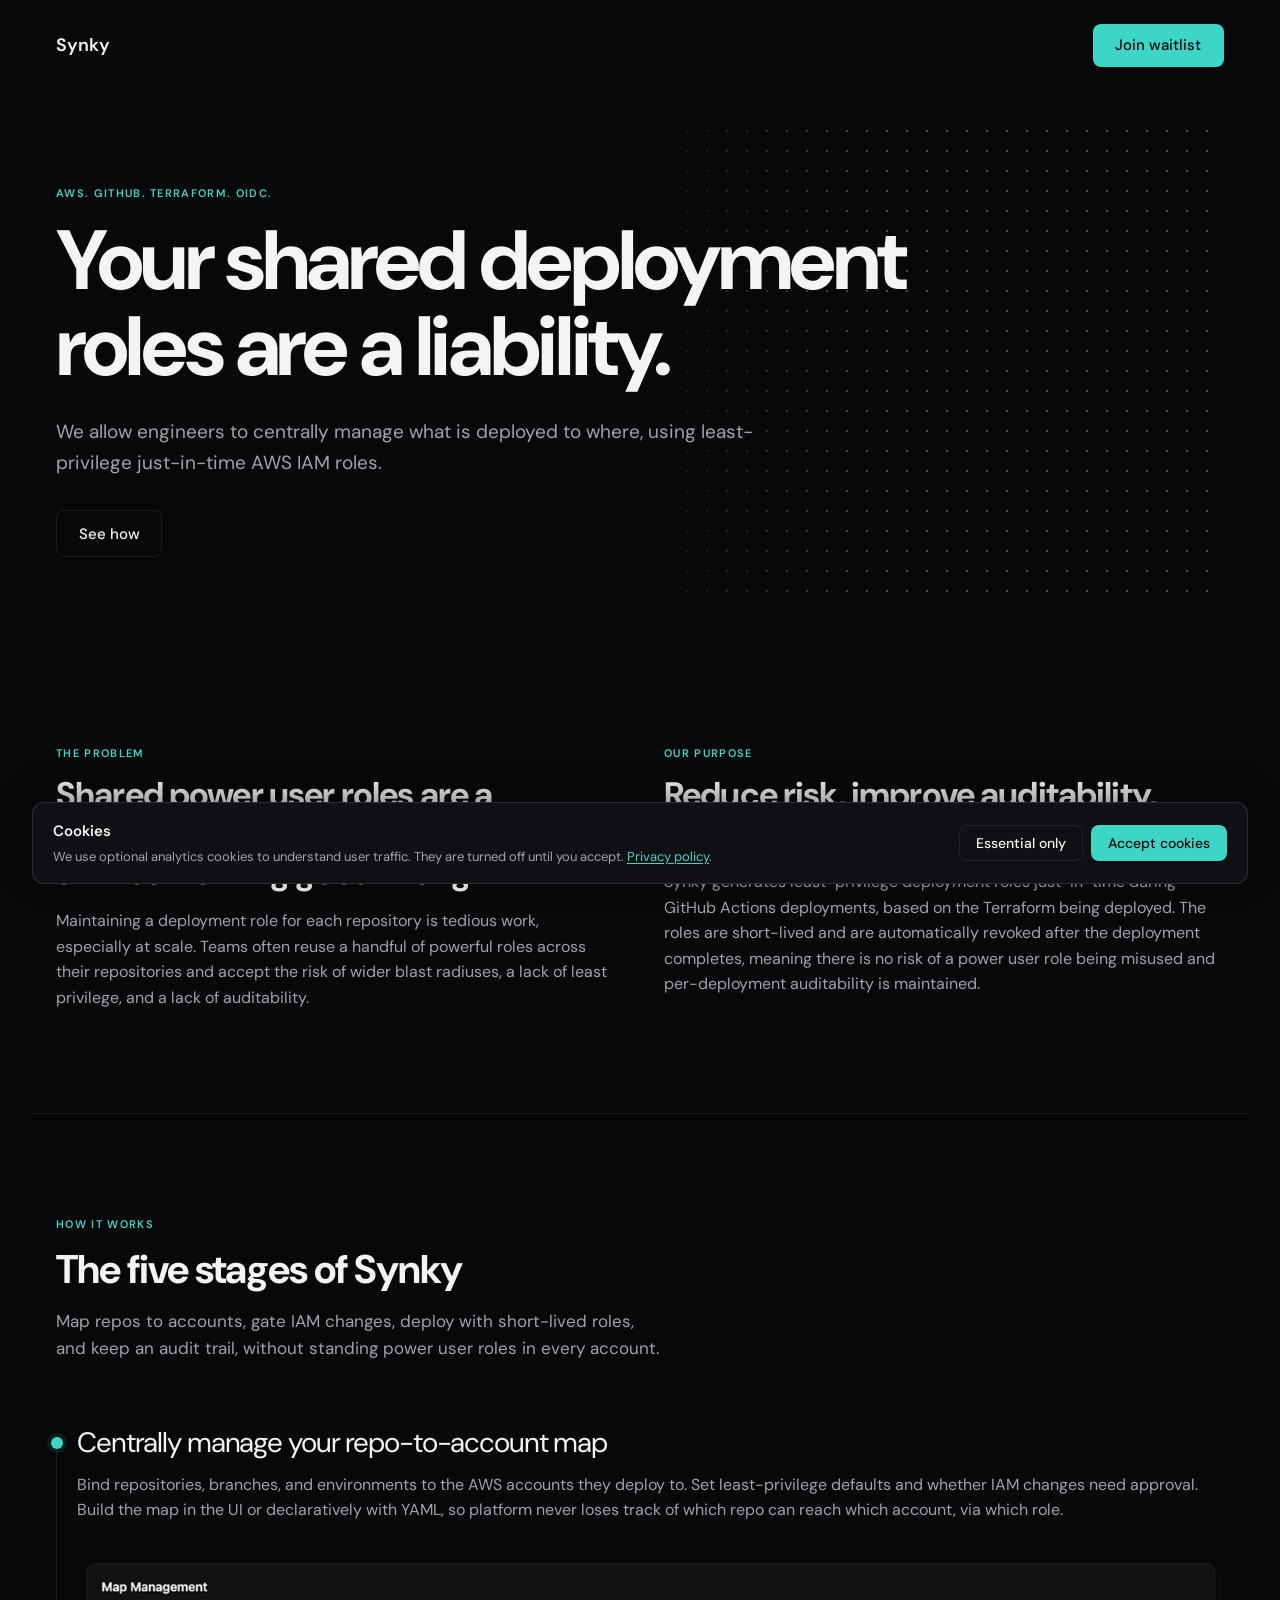
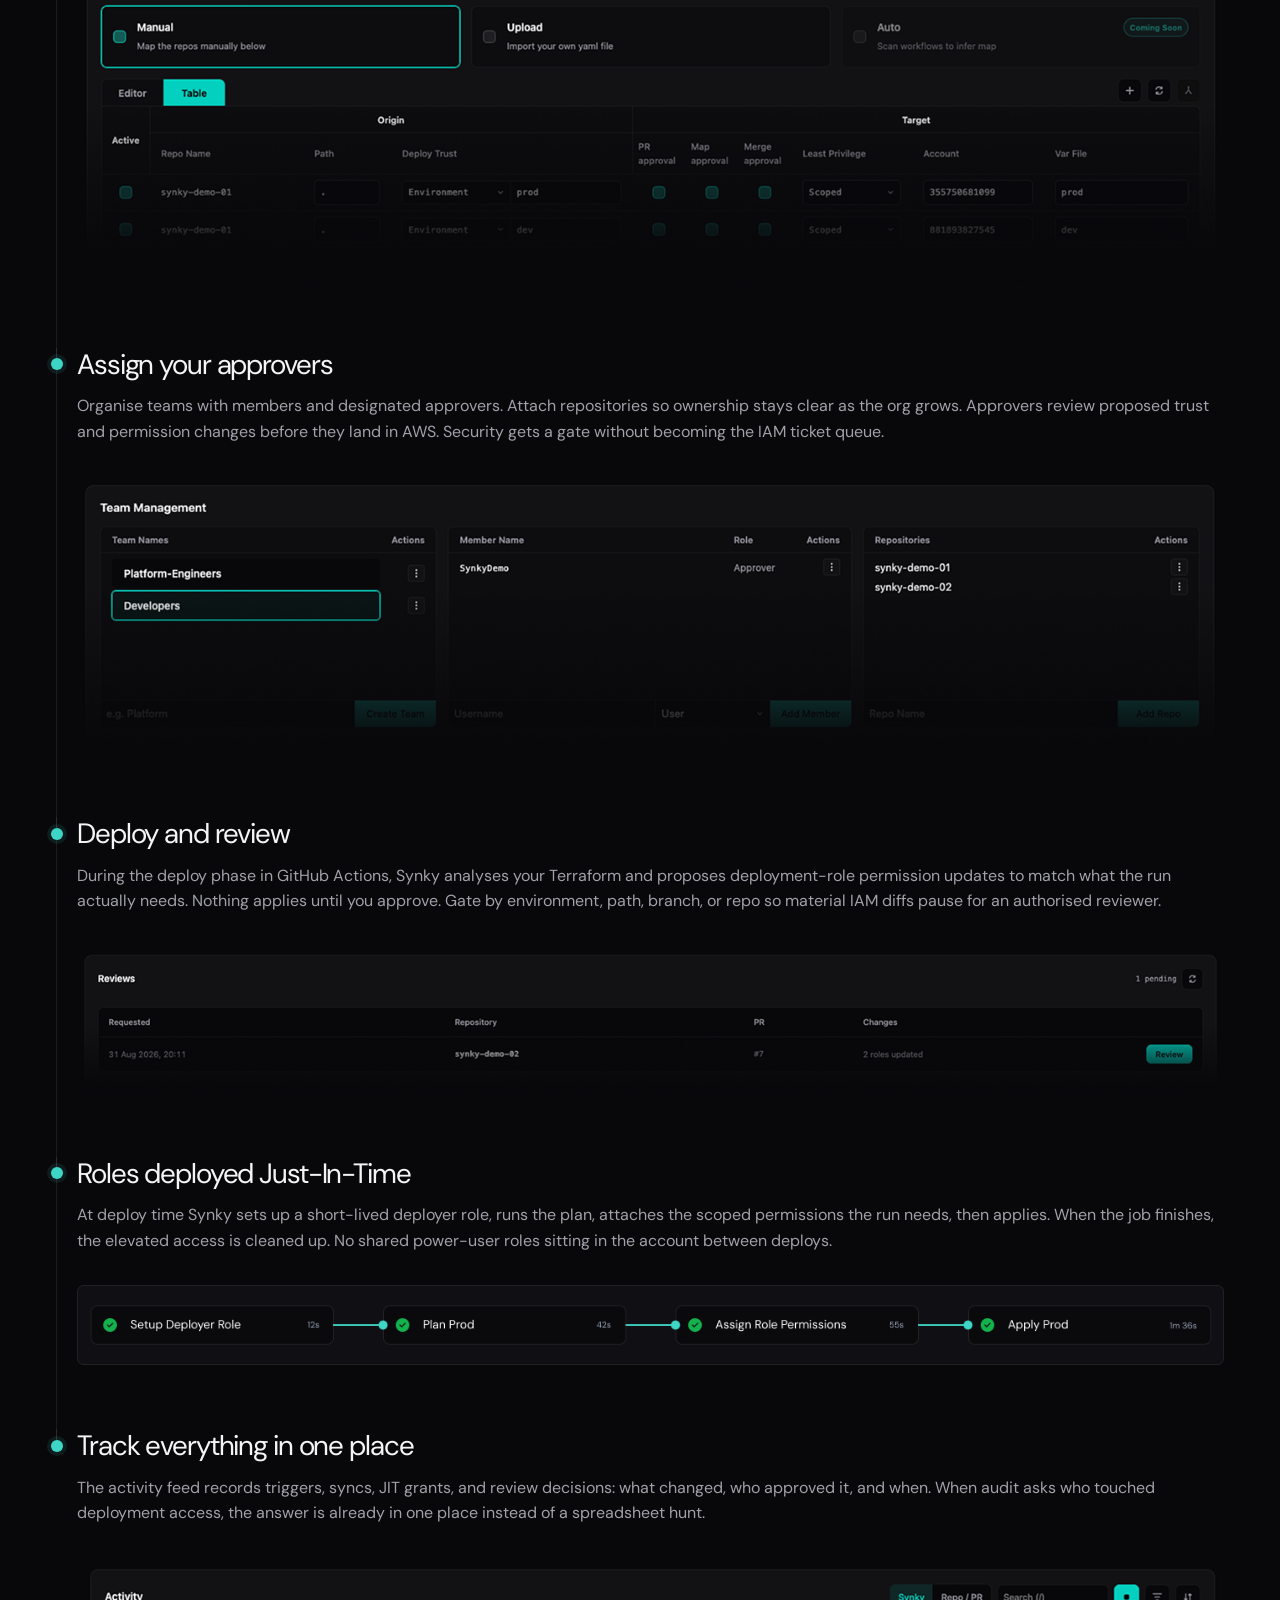
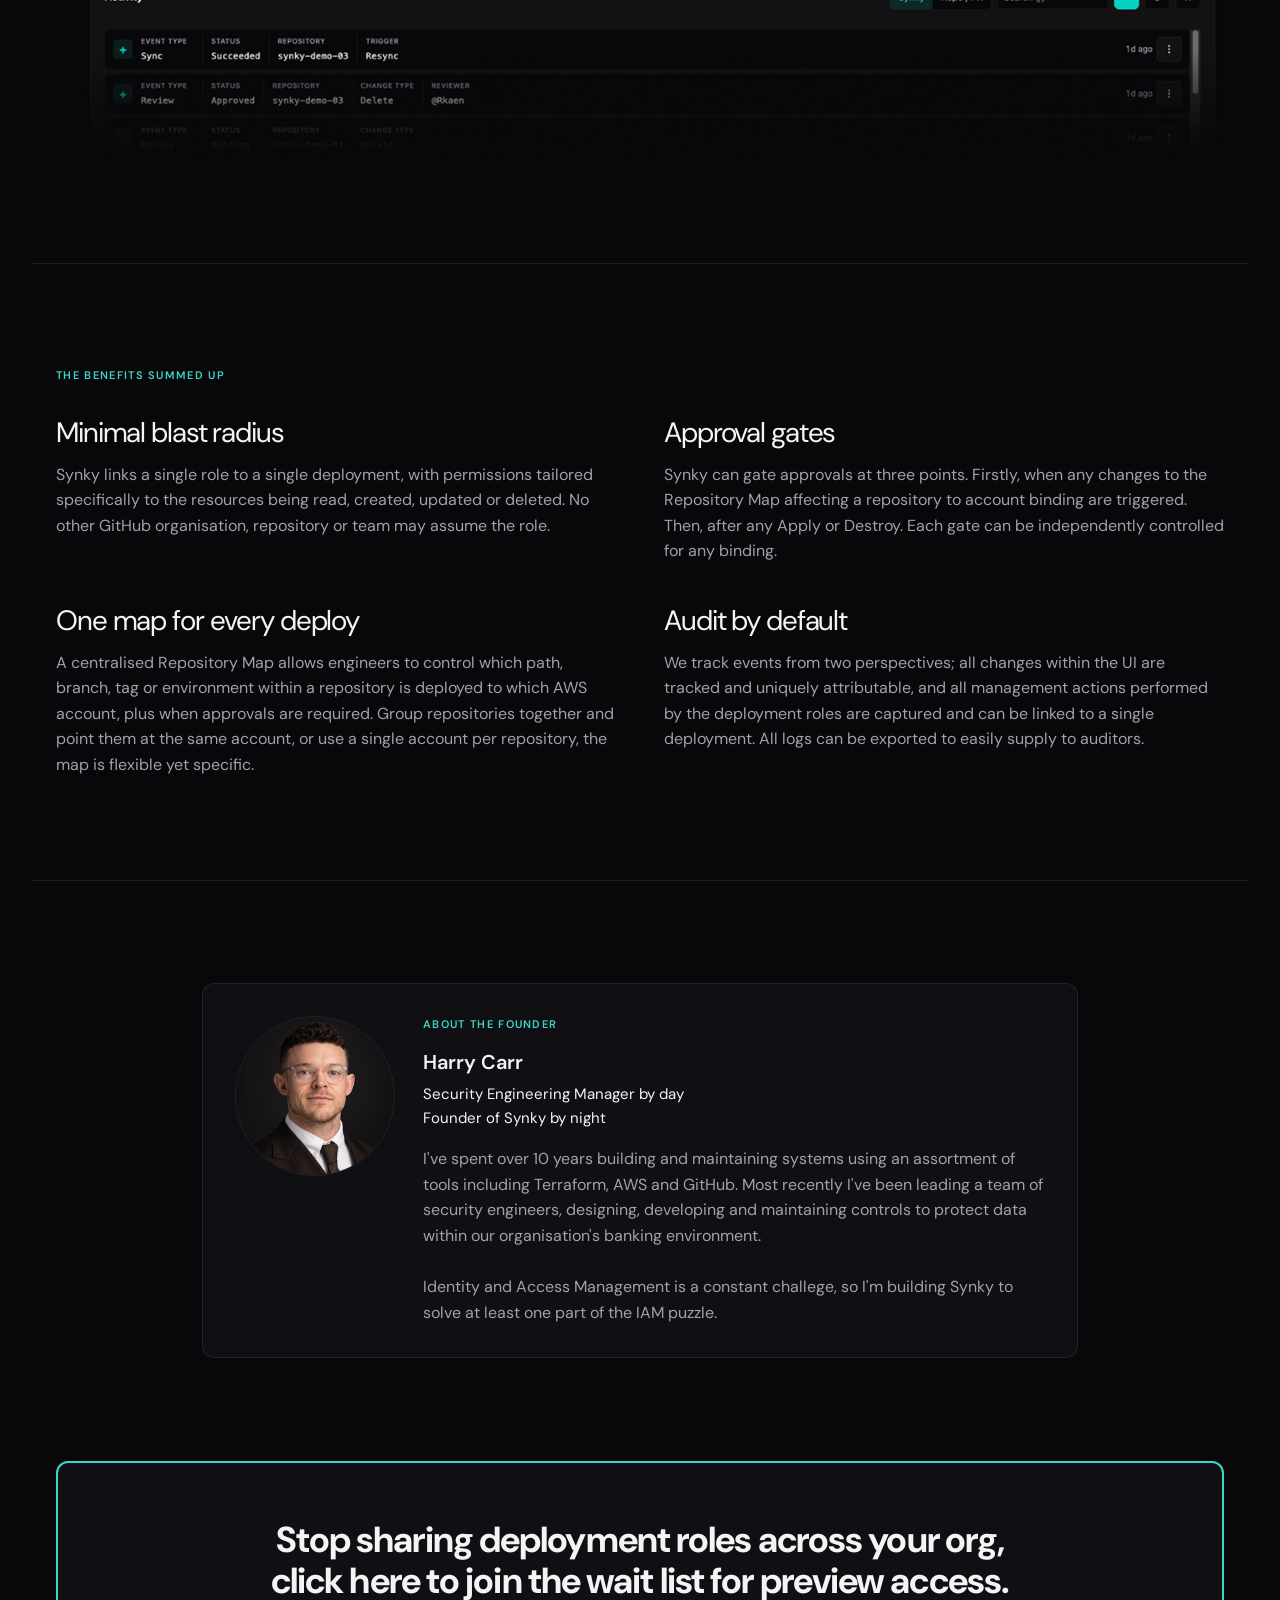
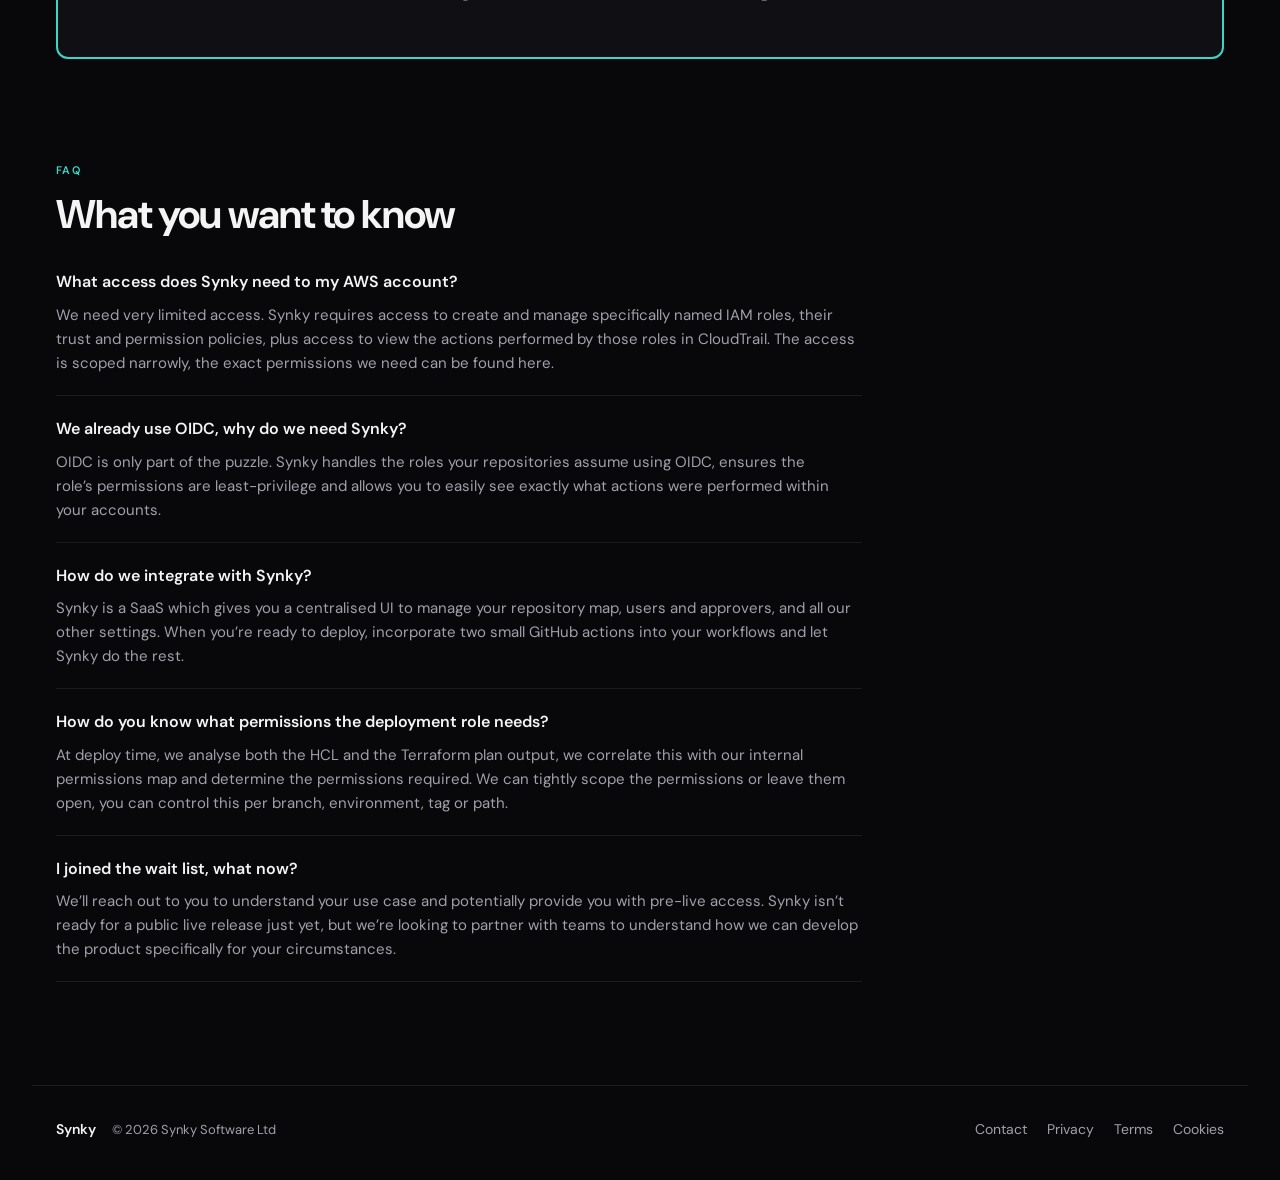
==== index.html @ 60e6bc4b "Base landing page" ====
<!DOCTYPE html>
<html lang="en">
  <head>
    <meta charset="utf-8" />
    <meta name="viewport" content="width=device-width, initial-scale=1" />
    <meta
      name="description"
      content="Automated, auditable IAM for GitHub Actions and AWS. Per-repo deployment roles synced from Terraform, not shared power user roles."
    />
    <meta name="theme-color" content="#060608" />
    <link rel="canonical" href="https://synky.io/" />
    <meta property="og:type" content="website" />
    <meta property="og:url" content="https://synky.io/" />
    <meta property="og:title" content="Shared deployment roles are a liability | Synky" />
    <meta
      property="og:description"
      content="Automated, auditable IAM for GitHub Actions and AWS. Per-repo roles synced from Terraform."
    />
    <meta property="og:image" content="https://synky.io/assets/og-card.png" />
    <meta property="og:image:width" content="1200" />
    <meta property="og:image:height" content="630" />
    <meta name="twitter:card" content="summary_large_image" />
    <meta name="twitter:title" content="Shared deployment roles are a liability | Synky" />
    <meta
      name="twitter:description"
      content="Automated, auditable IAM for GitHub Actions and AWS. Per-repo roles synced from Terraform."
    />
    <meta name="twitter:image" content="https://synky.io/assets/og-card.png" />
    <title>Shared deployment roles are a liability | Synky</title>
    <script type="application/ld+json">
      {
        "@context": "https://schema.org",
        "@graph": [
          {
            "@type": "Organization",
            "@id": "https://synky.io/#organization",
            "name": "Synky Software Ltd",
            "url": "https://synky.io/",
            "logo": "https://synky.io/assets/synky-mark.png",
            "email": "hello@synky.io"
          },
          {
            "@type": "WebSite",
            "@id": "https://synky.io/#website",
            "url": "https://synky.io/",
            "name": "Synky",
            "publisher": { "@id": "https://synky.io/#organization" }
          },
          {
            "@type": "SoftwareApplication",
            "@id": "https://synky.io/#product",
            "name": "Synky",
            "applicationCategory": "DeveloperApplication",
            "operatingSystem": "Web",
            "url": "https://synky.io/",
            "description": "Automated, auditable deployment IAM for GitHub Actions and AWS. Per-repo just-in-time roles synced from Terraform.",
            "publisher": { "@id": "https://synky.io/#organization" }
          }
        ]
      }
    </script>
    <link rel="icon" href="favicon.svg" type="image/svg+xml" />
    <link rel="icon" href="favicon.ico" sizes="any" />
    <link rel="apple-touch-icon" href="apple-touch-icon.png" />
    <link rel="stylesheet" href="styles.css" />
    <link rel="preconnect" href="https://fonts.googleapis.com" />
    <link rel="preconnect" href="https://fonts.gstatic.com" crossorigin />
    <link
      href="https://fonts.googleapis.com/css2?family=DM+Sans:ital,opsz,wght@0,9..40,400;0,9..40,500;0,9..40,600;0,9..40,700;1,9..40,400&family=JetBrains+Mono:wght@400;500&display=swap"
      rel="stylesheet"
    />
  </head>
  <body>
    <a class="skip-link" href="#main">Skip to content</a>

    <header class="site-header">
      <a class="logo" href="/">Synky</a>
      <nav class="site-nav" aria-label="Primary">
        <button type="button" class="btn btn-primary btn-nav" data-waitlist-open>
          Join waitlist
        </button>
      </nav>
    </header>

    <main id="main">
      <section class="hero" aria-labelledby="hero-title">
        <div class="hero-stage">
          <div class="hero-dots" aria-hidden="true"></div>
          <div class="hero-overlay">
            <p class="eyebrow">AWS. GitHub. Terraform. OIDC.</p>
            <h1 id="hero-title" class="hero-risk">
              Your shared deployment roles are a liability.
            </h1>
            <p class="lead">
              We allow engineers to centrally manage what is deployed to where, using least-privilege just-in-time AWS IAM roles.
            </p>
            <div class="cta-row">
              <a class="btn btn-outline" href="#features">See how</a>
            </div>
          </div>
        </div>
      </section>

      <section class="story" aria-labelledby="story-problem-title">
        <div class="story-grid">
          <div class="story-block">
            <p class="section-label">The problem</p>
            <h2 id="story-problem-title">
              Shared power user roles are a compromise everyone accepts until something goes wrong
            </h2>
            <p>
              Maintaining a deployment role for each repository is tedious work, especially at scale.
              Teams often reuse a handful of powerful roles across their repositories and accept the risk
              of wider blast radiuses, a lack of least privilege, and a lack of auditability.
            </p>
          </div>
          <div class="story-block">
            <p class="section-label">Our purpose</p>
            <h2 id="story-purpose-title" class="story-solution-title">
              Reduce risk, improve auditability, and make it easy to manage.
            </h2>
            <p>
              Synky generates least-privilege deployment roles just-in-time during GitHub Actions deployments, based
              on the Terraform being deployed. The roles are short-lived and are automatically revoked after the deployment completes,
              meaning there is no risk of a power user role being misused and per-deployment auditability is maintained.
            </p>
          </div>
        </div>
      </section>

      <section id="features" class="how-it-works" aria-labelledby="how-title">
        <header class="how-head">
          <p class="section-label">How it works</p>
          <h2 id="how-title">The five stages of Synky</h2>
          <p class="section-lead">
            Map repos to accounts, gate IAM changes, deploy with short-lived roles, and keep an
            audit trail, without standing power user roles in every account.
          </p>
        </header>

        <ol class="how-steps">
          <li class="how-step">
            <div class="how-step-marker" aria-hidden="true"><span></span></div>
            <div class="how-step-body">
              <div class="how-step-copy">
                <h3>Centrally manage your repo-to-account map</h3>
                <p>
                  Bind repositories, branches, and environments to the AWS accounts they deploy to.
                  Set least-privilege defaults and whether IAM changes need approval. Build the map
                  in the UI or declaratively with YAML, so platform never loses track of which
                  repo can reach which account, via which role.
                </p>
              </div>
              <figure class="how-step-media">
                <img
                  src="assets/product-images/mapManagement_fade.png?v=20260902"
                  alt="Synky map management table showing repository to account bindings"
                  width="1200"
                  height="750"
                  loading="lazy"
                />
              </figure>
            </div>
          </li>

          <li class="how-step">
            <div class="how-step-marker" aria-hidden="true"><span></span></div>
            <div class="how-step-body">
              <div class="how-step-copy">
                <h3>Assign your approvers</h3>
                <p>
                  Organise teams with members and designated approvers. Attach repositories so 
                  ownership stays clear as the org grows. Approvers review proposed trust and 
                  permission changes before they land in AWS. Security gets a gate without 
                  becoming the IAM ticket queue.
                </p>
              </div>
              <figure class="how-step-media">
                <img
                  src="assets/product-images/teamManagement_fade.png"
                  alt="Synky team management showing teams, members, and linked repositories"
                  width="1200"
                  height="750"
                  loading="lazy"
                />
              </figure>
            </div>
          </li>

          <li class="how-step">
            <div class="how-step-marker" aria-hidden="true"><span></span></div>
            <div class="how-step-body">
              <div class="how-step-copy">
                <h3>Deploy and review</h3>
                <p>
                  During the deploy phase in GitHub Actions, Synky analyses your Terraform 
                  and proposes deployment-role permission updates to match what the run 
                  actually needs. Nothing applies until you approve. Gate by environment, 
                  path, branch, or repo so material IAM diffs pause for an authorised reviewer.
                </p>
              </div>
              <figure class="how-step-media">
                <img
                  src="assets/product-images/reviews_fade.png"
                  alt="Synky dashboard showing pending reviews and repository metrics"
                  width="1200"
                  height="750"
                  loading="lazy"
                />
              </figure>
            </div>
          </li>

          <li class="how-step">
            <div class="how-step-marker" aria-hidden="true"><span></span></div>
            <div class="how-step-body">
              <div class="how-step-copy">
                <h3>Roles deployed Just-In-Time</h3>
                <p>
                  At deploy time Synky sets up a short-lived deployer role, runs the plan, 
                  attaches the scoped permissions the run needs, then applies. When the job 
                  finishes, the elevated access is cleaned up. No shared power-user 
                  roles sitting in the account between deploys.
                </p>
              </div>
              <figure class="how-step-media how-step-media--workflow">
                <img
                  src="assets/product-images/deploy_workflow.png"
                  alt="Deploy workflow: Setup Deployer Role, Plan Prod, Assign Role Permissions, Apply Prod"
                  width="1353"
                  height="94"
                  loading="lazy"
                />
              </figure>
            </div>
          </li>

          <li class="how-step">
            <div class="how-step-marker" aria-hidden="true"><span></span></div>
            <div class="how-step-body">
              <div class="how-step-copy">
                <h3>Track everything in one place</h3>
                <p>
                  The activity feed records triggers, syncs, JIT grants, and review decisions:
                  what changed, who approved it, and when. When audit asks who touched deployment
                  access, the answer is already in one place instead of a spreadsheet hunt.
                </p>
              </div>
              <figure class="how-step-media">
                <img
                  src="assets/product-images/activity_fade.png"
                  alt="Synky activity feed showing sync and review events"
                  width="1200"
                  height="750"
                  loading="lazy"
                />
              </figure>
            </div>
          </li>
        </ol>
      </section>

      <section class="benefits" aria-labelledby="benefits-title">
        <p class="section-label">The benefits summed up</p>
        <h2 id="benefits-title" class="sr-only">Key benefits</h2>
        <div class="benefits-grid">
          <article class="benefit-card">
            <h3>Minimal blast radius</h3>
            <p>
              Synky links a single role to a single deployment, with permissions tailored 
              specifically to the resources being read, created, updated or deleted. No other 
              GitHub organisation, repository or team may assume the role.
            </p>
          </article>
          <article class="benefit-card">
            <h3>Approval gates</h3>
            <p>
              Synky can gate approvals at three points. Firstly, when any changes to the Repository 
              Map affecting a repository to account binding are triggered. Then, after any Apply or 
              Destroy. Each gate can be independently controlled for any binding.
            </p>
          </article>
          <article class="benefit-card">
            <h3>One map for every deploy</h3>
            <p>
              A centralised Repository Map allows engineers to control which path, branch, 
              tag or environment within a repository is deployed to which AWS account, plus 
              when approvals are required. Group repositories together and point them at the 
              same account, or use a single account per repository, the map is flexible yet specific.
            </p>
          </article>
          <article class="benefit-card">
            <h3>Audit by default</h3>
            <p>
              We track events from two perspectives; all changes within the UI are tracked and 
              uniquely attributable, and all management actions performed by the deployment roles 
              are captured and can be linked to a single deployment. All logs can be exported to 
              easily supply to auditors.
            </p>
          </article>
        </div>
      </section>

      <section class="founder" aria-labelledby="founder-title">
        <div class="founder-card">
          <img
            class="founder-avatar"
            src="assets/headshot.png"
            alt="Harry Carr"
            width="454"
            height="454"
          />
          <div class="founder-copy">
            <p class="section-label">About the founder</p>
            <h2 id="founder-title">Harry Carr</h2>
            <p class="founder-role">Security Engineering Manager by day <br> Founder of Synky by night</p>
            <p>
              I've spent over 10 years building and maintaining systems using an assortment 
              of tools including Terraform, AWS and GitHub. Most recently I've been leading 
              a team of security engineers, designing, developing and maintaining 
              controls to protect data within our organisation's banking environment.
              <br><br>
              Identity and Access Management is a constant challege, so
              I'm building Synky to solve at least one part of the IAM puzzle.
            </p>
          </div>
        </div>
      </section>

      <button type="button" class="cta-final" data-waitlist-open>
        <span class="cta-final-title">Stop sharing deployment roles across your org, 
          click here to join the wait list for preview access.</span>
      </button>

      <section id="faq" class="faq" aria-labelledby="faq-title">
        <div class="faq-layout">
          <div class="faq-copy">
            <p class="section-label">FAQ</p>
            <h2 id="faq-title">What you want to know</h2>
            <dl class="faq-list">
              <div class="faq-item">
                <dt>What access does Synky need to my AWS account?</dt>
                <dd>
                  We need very limited access. Synky requires access to create and manage 
                  specifically named IAM roles, their trust and permission policies, plus 
                  access to view the actions performed by those roles in CloudTrail. The access 
                  is scoped narrowly, the exact permissions we need can be found here.
                </dd>
              </div>
              <div class="faq-item">
                <dt>We already use OIDC, why do we need Synky?</dt>
                <dd>
                  OIDC is only part of the puzzle. Synky handles the roles your repositories 
                  assume using OIDC, ensures the role’s permissions are least-privilege and 
                  allows you to easily see exactly what actions were performed within your accounts.
                </dd>
              </div>
              <div class="faq-item">
                <dt>How do we integrate with Synky?</dt>
                <dd>
                  Synky is a SaaS which gives you a centralised UI to manage your repository map, 
                  users and approvers, and all our other settings. When you’re ready to deploy, 
                  incorporate two small GitHub actions into your workflows and let Synky do the rest.
                </dd>
              </div>
              <div class="faq-item">
                <dt>How do you know what permissions the deployment role needs?</dt>
                <dd>
                  At deploy time, we analyse both the HCL and the Terraform plan output, 
                  we correlate this with our internal permissions map and determine the 
                  permissions required. We can tightly scope the permissions or leave them 
                  open, you can control this per branch, environment, tag or path.
                </dd>
              </div>
              <div class="faq-item">
                <dt>I joined the wait list, what now?</dt>
                <dd>
                  We’ll reach out to you to understand your use case and potentially provide 
                  you with pre-live access. Synky isn’t ready for a public live release just 
                  yet, but we’re looking to partner with teams to understand how we can develop 
                  the product specifically for your circumstances.
                </dd>
              </div>
            </dl>
          </div>
        </div>
      </section>
    </main>

    <div id="waitlist-drawer" class="drawer" hidden aria-hidden="true">
      <div class="drawer-backdrop" data-waitlist-close tabindex="-1"></div>
      <aside
        class="drawer-panel"
        role="dialog"
        aria-modal="true"
        aria-labelledby="waitlist-title"
      >
        <header class="drawer-header">
          <h2 id="waitlist-title">Join the waitlist</h2>
          <button type="button" class="drawer-close" data-waitlist-close aria-label="Close">
            ×
          </button>
        </header>
        <p class="drawer-lead">We'll reach out when your organisation is invited.</p>
        <form
          id="waitlist-form"
          class="waitlist-form"
          action="https://formspree.io/f/mykvygdz"
          method="POST"
        >
          <label class="field">
            <span class="field-label">Name</span>
            <input type="text" name="name" autocomplete="name" required />
          </label>
          <label class="field">
            <span class="field-label">Email</span>
            <input type="email" name="email" autocomplete="email" required />
          </label>
          <label class="field">
            <span class="field-label">Role</span>
            <input
              type="text"
              name="role"
              autocomplete="organization-title"
              placeholder="e.g. Platform Engineer"
              required
            />
          </label>
          <label class="field">
            <span class="field-label">Organisation</span>
            <input type="text" name="organisation" autocomplete="organization" required />
          </label>
          <p id="waitlist-error" class="waitlist-error" hidden role="alert">
            Something went wrong. Please try again.
          </p>
          <button type="submit" class="btn btn-primary btn-full">Join the waitlist</button>
        </form>
        <div id="waitlist-success" class="waitlist-success" hidden>
          <p>You're on the list. We'll be in touch.</p>
        </div>
      </aside>
    </div>

    <footer class="site-footer">
      <div class="footer-left">
        <span class="footer-brand">Synky</span>
        <span class="footer-copy">&copy; 2026 Synky Software Ltd</span>
      </div>
      <nav class="footer-nav" aria-label="Footer">
        <a href="mailto:hello@synky.io">Contact</a>
        <a href="/privacy.html">Privacy</a>
        <a href="/terms.html">Terms</a>
        <a href="/privacy.html#cookies" data-cookie-settings>Cookies</a>
      </nav>
    </footer>

    <script src="analytics-config.js"></script>
    <script src="analytics.js" defer></script>
    <script src="cookie-consent.js" defer></script>
    <script src="waitlist.js" defer></script>
  </body>
</html>
---- styles.css ----
:root {
  --bg: #08070A;
  --card: #101014;
  --text: #f4f4f5;
  --text-muted: #a1a1aa;
  --accent: #3dd6c6;
  --accent-hover: #4ee4d4;
  --accent-soft: rgba(61, 214, 198, 0.1);
  --stroke: rgba(255, 255, 255, 0.08);
  --stroke-strong: rgba(255, 255, 255, 0.12);
  --avatar: #2a2830;
  --error: #f87171;
  --font-sans: "DM Sans", system-ui, sans-serif;
  --font-mono: "JetBrains Mono", ui-monospace, monospace;
  --container: 76rem;
  --section-pad: clamp(4rem, 8vw, 6.5rem);
  --focus-ring: 0 0 0 3px rgba(61, 214, 198, 0.35);
  --ease-out: cubic-bezier(0.25, 1, 0.5, 1);
  --duration-fast: 150ms;
  --duration-normal: 250ms;
}

*,
*::before,
*::after {
  box-sizing: border-box;
}

html {
  scroll-behavior: smooth;
}

@media (prefers-reduced-motion: reduce) {
  html {
    scroll-behavior: auto;
  }

  *,
  *::before,
  *::after {
    animation-duration: 0.01ms !important;
    animation-iteration-count: 1 !important;
    transition-duration: 0.01ms !important;
  }
}

body {
  margin: 0;
  min-height: 100dvh;
  display: flex;
  flex-direction: column;
  font-family: var(--font-sans);
  font-size: 1rem;
  line-height: 1.6;
  color: var(--text);
  background: var(--bg);
}

a {
  color: var(--accent);
  text-decoration: none;
}

a:hover {
  text-decoration: underline;
}

:focus {
  outline: none;
}

:focus-visible {
  outline: 2px solid var(--accent);
  outline-offset: 2px;
}

.sr-only {
  position: absolute;
  width: 1px;
  height: 1px;
  padding: 0;
  margin: -1px;
  overflow: hidden;
  clip: rect(0, 0, 0, 0);
  white-space: nowrap;
  border: 0;
}

.skip-link {
  position: absolute;
  top: -100%;
  left: 1rem;
  z-index: 200;
  padding: 0.5rem 1rem;
  background: var(--accent);
  color: var(--bg);
  font-weight: 600;
  border-radius: 0.375rem;
}

.skip-link:focus {
  top: 1rem;
}

/* Header */

.site-header {
  position: relative;
  z-index: 50;
  display: flex;
  flex-wrap: wrap;
  align-items: center;
  justify-content: space-between;
  gap: 1rem;
  max-width: var(--container);
  margin: 0 auto;
  padding: 1.5rem 1.5rem 0;
  width: 100%;
}

.logo {
  display: inline-flex;
  align-items: center;
  font-weight: 600;
  font-size: 1.125rem;
  color: var(--text);
  text-decoration: none;
}

.logo:hover {
  color: var(--accent);
  text-decoration: none;
}

.site-nav {
  display: flex;
  align-items: center;
  gap: 0.75rem 1.25rem;
}

.nav-link {
  color: var(--text-muted);
  text-decoration: none;
  font-size: 0.9375rem;
  font-weight: 500;
}

.nav-link:hover {
  color: var(--text);
  text-decoration: none;
}

.nav-link:focus-visible {
  outline: none;
  box-shadow: var(--focus-ring);
  border-radius: 4px;
}

.btn-nav {
  padding: 0.5rem 1rem;
  font-size: 0.875rem;
}

main {
  flex: 1;
  width: 100%;
}

.section-label {
  margin: 0 0 0.75rem;
  font-size: 0.6875rem;
  font-weight: 600;
  letter-spacing: 0.12em;
  text-transform: uppercase;
  color: var(--accent);
}

.section-lead {
  margin: 0;
  font-size: 1.0625rem;
  color: var(--text-muted);
  max-width: 42ch;
  text-wrap: pretty;
}

/* Hero */

.hero {
  max-width: var(--container);
  margin: 0 auto;
  padding: clamp(1rem, 3vw, 2rem) 1.5rem var(--section-pad);
}

.hero-stage {
  position: relative;
  min-height: clamp(20rem, 48vw, 34rem);
}

.hero-dots {
  position: absolute;
  top: 4%;
  right: 0;
  width: min(52%, 38rem);
  height: 90%;
  z-index: 0;
  pointer-events: none;
  background-image: radial-gradient(circle, rgba(255, 255, 255, 0.28) 1px, transparent 1px);
  background-size: 20px 20px;
  mask-image: linear-gradient(to left, black 55%, transparent 100%);
}

.hero-overlay {
  position: relative;
  z-index: 1;
  display: flex;
  flex-direction: column;
  justify-content: center;
  min-height: inherit;
  max-width: min(78%, 54rem);
  padding: clamp(1rem, 3vw, 2rem) 0;
}

.hero-risk {
  margin: 0;
  font-size: clamp(2.75rem, 7.5vw, 5.25rem);
  font-weight: 700;
  line-height: 1.02;
  letter-spacing: -0.04em;
  color: var(--text);
  text-wrap: balance;
}

.hero-overlay .lead {
  margin-top: clamp(1rem, 2.5vw, 1.75rem);
  max-width: 58ch;
}

.lead {
  margin: 0 0 2rem;
  font-size: clamp(1rem, 2vw, 1.1875rem);
  color: var(--text-muted);
  max-width: 32ch;
  text-wrap: pretty;
}

.cta-row {
  display: flex;
  flex-wrap: wrap;
  gap: 0.75rem;
}

.eyebrow {
  margin: 0 0 1rem;
  font-size: 0.6875rem;
  font-weight: 600;
  letter-spacing: 0.12em;
  text-transform: uppercase;
  color: var(--accent);
}

/* Story (problem | purpose) */

.story {
  max-width: var(--container);
  margin: 0 auto;
  padding: 0 1.5rem var(--section-pad);
}

.story-grid {
  display: grid;
  grid-template-columns: 1fr;
  gap: clamp(2.5rem, 5vw, 3.5rem);
  align-items: start;
}

@media (min-width: 56rem) {
  .story-grid {
    grid-template-columns: 1fr 1fr;
    gap: 2.5rem 3rem;
  }
}

.story-block h2 {
  margin: 0 0 1rem;
  font-size: clamp(1.5rem, 3.5vw, 2.125rem);
  font-weight: 700;
  line-height: 1.15;
  letter-spacing: -0.025em;
  text-wrap: balance;
}

.story-block p:not(.section-label) {
  margin: 0;
  color: var(--text-muted);
  text-wrap: pretty;
}

/* How it works */

.how-it-works {
  max-width: var(--container);
  margin: 0 auto;
  padding: var(--section-pad) 1.5rem;
  border-top: 1px solid var(--stroke);
}

.how-head {
  max-width: 48rem;
  margin-bottom: clamp(2.5rem, 5vw, 4rem);
  text-align: left;
}

.how-head .section-lead {
  margin-inline: 0;
  max-width: 50.4ch; /* was 42ch; ~20% wider */
}

.how-head h2 {
  margin: 0 0 1rem;
  font-size: clamp(1.75rem, 4vw, 2.5rem);
  font-weight: 700;
  line-height: 1.15;
  letter-spacing: -0.025em;
  text-wrap: balance;
}

.how-steps {
  list-style: none;
  margin: 0;
  padding: 0;
}

.how-step {
  display: grid;
  grid-template-columns: auto 1fr;
  gap: 1.25rem;
  padding-bottom: clamp(2.5rem, 5vw, 4rem);
}

.how-step:last-child {
  padding-bottom: 0;
}

.how-step-marker {
  position: relative;
  width: 1px;
  /* Center the 0.75rem dot on the h3 line box (font-size × line-height). */
  padding-top: calc((clamp(1.375rem, 2.5vw, 1.75rem) * 1.2 - 0.75rem) / 2);
}

.how-step-marker span {
  position: relative;
  z-index: 1;
  display: block;
  width: 0.75rem;
  height: 0.75rem;
  /* Center the wide dot on the 1px spine. */
  margin-left: calc(0.5px - 0.375rem);
  border-radius: 50%;
  background: var(--accent);
  box-shadow: 0 0 0 4px var(--accent-soft);
}

/* Spine from top of marker down to the top edge of the dot. */
.how-step:not(:first-child) .how-step-marker::before {
  content: "";
  position: absolute;
  left: 0;
  top: 0;
  width: 1px;
  height: calc((clamp(1.375rem, 2.5vw, 1.75rem) * 1.2 - 0.75rem) / 2);
  background: var(--stroke);
}

/* Spine from bottom edge of the dot through step padding to the next dot. */
.how-step:not(:last-child) .how-step-marker::after {
  content: "";
  position: absolute;
  left: 0;
  top: calc((clamp(1.375rem, 2.5vw, 1.75rem) * 1.2 - 0.75rem) / 2 + 0.75rem);
  bottom: calc(
    -1 * (clamp(2.5rem, 5vw, 4rem) + (clamp(1.375rem, 2.5vw, 1.75rem) * 1.2 - 0.75rem) / 2)
  );
  width: 1px;
  background: var(--stroke);
}

.how-step-body {
  display: flex;
  flex-direction: column;
  gap: clamp(1.25rem, 3vw, 2rem);
  min-width: 0;
}

.how-step-copy h3 {
  margin: 0 0 0.75rem;
  font-size: clamp(1.375rem, 2.5vw, 1.75rem);
  font-weight: 400;
  letter-spacing: -0.04em;
  line-height: 1.2;
}

.how-step-copy p {
  margin: 0;
  color: var(--text-muted);
  text-wrap: pretty;
}

.story-block code,
.how-step-copy code {
  font-family: var(--font-mono);
  font-size: 0.8125rem;
  padding: 0.1rem 0.35rem;
  border-radius: 0.25rem;
  background: var(--card);
  color: var(--accent);
}

.how-step-media {
  margin: 0;
}

.how-step-media img {
  display: block;
  width: 100%;
  height: auto;
  border: none;
}

.how-step-media--workflow {
  overflow-x: auto;
  -webkit-overflow-scrolling: touch;
}

.how-step-media--workflow img {
  width: 100%;
  min-width: 40rem;
  height: auto;
}

/* Benefits */

.benefits {
  max-width: var(--container);
  margin: 0 auto;
  padding: var(--section-pad) 1.5rem;
  border-top: 1px solid var(--stroke);
}

.benefits-grid {
  display: grid;
  grid-template-columns: 1fr;
  gap: 2rem;
  margin-top: 2rem;
}

@media (min-width: 40rem) {
  .benefits-grid {
    grid-template-columns: repeat(2, 1fr);
    gap: 2.5rem 3rem;
  }
}

.benefit-card h3 {
  margin: 0 0 0.75rem;
  font-size: clamp(1.375rem, 2.5vw, 1.75rem);
  font-weight: 400;
  letter-spacing: -0.04em;
  line-height: 1.2;
  color: var(--text);
}

.benefit-card p {
  margin: 0;
  color: var(--text-muted);
  text-wrap: pretty;
}

/* Founder */

.founder {
  max-width: var(--container);
  margin: 0 auto;
  padding: var(--section-pad) 1.5rem;
  border-top: 1px solid var(--stroke);
}

.founder-card {
  display: flex;
  flex-direction: column;
  gap: 1.5rem;
  width: 100%;
  margin-inline: auto;
  padding: clamp(1.5rem, 3vw, 2rem);
  border: 1px solid var(--stroke);
  border-radius: 0.75rem;
  background: var(--card);
}

@media (min-width: 48rem) {
  .founder-card {
    width: 75%;
  }
}

@media (min-width: 40rem) {
  .founder-card {
    flex-direction: row;
    align-items: flex-start;
    gap: 1.75rem;
  }
}

.founder-avatar {
  flex-shrink: 0;
  width: 10rem;
  height: 10rem;
  border-radius: 50%;
  object-fit: cover;
  object-position: center;
  border: 1px solid var(--stroke);
  display: block;
}

.founder-copy h2 {
  margin: 0 0 0.25rem;
  font-size: 1.25rem;
  font-weight: 600;
}

.founder-role {
  margin: 0 0 1rem;
  font-size: 0.9375rem;
  color: var(--text);
}

.founder-copy p:last-child {
  margin: 0;
  color: var(--text-muted);
  text-wrap: pretty;
}

/* CTA */

.cta-final {
  display: flex;
  flex-direction: column;
  align-items: center;
  gap: 1.25rem;
  width: min(100%, calc(var(--container) - 3rem));
  margin: 0 auto var(--section-pad);
  padding: clamp(2.5rem, 5vw, 3.5rem) 1.5rem;
  font-family: inherit;
  text-align: center;
  color: var(--text);
  background: var(--card);
  border: 2px solid var(--accent);
  border-radius: 0.75rem;
  cursor: pointer;
  appearance: none;
  transition:
    background var(--duration-fast) var(--ease-out),
    border-color var(--duration-fast) var(--ease-out);
}

.cta-final:hover {
  background: color-mix(in srgb, var(--card) 92%, var(--accent));
  border-color: var(--accent-hover);
}

.cta-final:hover .cta-final-sub {
  color: var(--accent-hover);
}

.cta-final:focus-visible {
  outline: 2px solid var(--accent);
  outline-offset: 3px;
}

.cta-final-title {
  display: block;
  max-width: 36ch;
  font-size: clamp(1.5rem, 4vw, 2.25rem);
  font-weight: 700;
  line-height: 1.15;
  letter-spacing: -0.025em;
  text-wrap: balance;
}

.cta-final-sub {
  display: block;
  font-size: 1rem;
  font-weight: 500;
  color: var(--text-muted);
}

/* FAQ */

.faq {
  max-width: var(--container);
  margin: 0 auto;
  padding: 0 1.5rem var(--section-pad);
}

.faq-layout {
  max-width: 50.4rem; /* was 42rem; ~20% wider */
}

.faq-copy h2 {
  margin: 0 0 2rem;
  font-size: clamp(1.75rem, 4vw, 2.5rem);
  font-weight: 700;
  line-height: 1.15;
  letter-spacing: -0.025em;
  text-wrap: balance;
}

.faq-list {
  margin: 0;
}

.faq-item {
  padding: 1.25rem 0;
  border-bottom: 1px solid var(--stroke);
}

.faq-item:first-of-type {
  padding-top: 0;
}

.faq-item dt {
  margin: 0 0 0.5rem;
  font-weight: 600;
  font-size: 1rem;
}

.faq-item dd {
  margin: 0;
  font-size: 0.9375rem;
  color: var(--text-muted);
  text-wrap: pretty;
}

/* Buttons */

.btn {
  display: inline-flex;
  align-items: center;
  justify-content: center;
  padding: 0.65rem 1.35rem;
  font-family: inherit;
  font-size: 0.9375rem;
  font-weight: 500;
  border-radius: 0.5rem;
  border: 1px solid transparent;
  text-decoration: none;
  cursor: pointer;
  transition:
    background var(--duration-fast) var(--ease-out),
    border-color var(--duration-fast) var(--ease-out),
    color var(--duration-fast) var(--ease-out),
    transform var(--duration-fast) var(--ease-out);
}

button {
  cursor: pointer;
}

button:disabled {
  cursor: not-allowed;
}

button.btn {
  appearance: none;
}

a.btn:hover {
  text-decoration: none;
}

.btn:active:not(:disabled) {
  transform: translateY(1px);
}

.btn-primary {
  background: var(--accent);
  color: var(--bg);
}

.btn-primary:hover {
  background: var(--accent-hover);
  color: var(--bg);
}

.btn-outline {
  background: transparent;
  color: var(--text);
  border-color: var(--stroke);
}

.btn-outline:hover {
  border-color: var(--accent);
  color: var(--accent);
}

.btn-outline:focus-visible {
  border-color: var(--accent);
  box-shadow: var(--focus-ring);
}

.btn-lg {
  padding: 0.8rem 1.6rem;
  font-size: 1rem;
}

.btn-full {
  width: 100%;
}

.btn:disabled {
  opacity: 0.6;
}

/* Footer */

.site-footer {
  display: flex;
  flex-wrap: wrap;
  align-items: center;
  justify-content: space-between;
  gap: 1rem;
  max-width: var(--container);
  margin: 0 auto;
  padding: 2rem 1.5rem 2.5rem;
  font-size: 0.875rem;
  color: var(--text-muted);
  border-top: 1px solid var(--stroke);
  width: 100%;
}

.footer-brand {
  font-weight: 600;
  color: var(--text);
}

.footer-left {
  display: flex;
  flex-wrap: wrap;
  align-items: baseline;
  gap: 0.5rem 1rem;
}

.footer-copy {
  font-size: 0.8125rem;
}

.footer-nav {
  display: flex;
  flex-wrap: wrap;
  gap: 0.5rem 1.25rem;
}

.footer-nav a {
  color: var(--text-muted);
  text-decoration: none;
}

.footer-nav a:hover {
  color: var(--accent);
  text-decoration: none;
}

.footer-nav a:focus-visible {
  outline: none;
  box-shadow: var(--focus-ring);
  border-radius: 4px;
}

/* Cookie consent */

.cookie-banner {
  position: fixed;
  left: 0;
  right: 0;
  bottom: 0;
  z-index: 200;
  padding: 1rem 1.25rem calc(1rem + env(safe-area-inset-bottom, 0px));
  pointer-events: none;
  opacity: 0;
  transform: translateY(0.75rem);
  transition:
    opacity var(--duration-normal) var(--ease-out),
    transform var(--duration-normal) var(--ease-out);
}

.cookie-banner--visible {
  pointer-events: auto;
  opacity: 1;
  transform: translateY(0);
}

.cookie-banner-inner {
  max-width: var(--container);
  margin: 0 auto;
  display: flex;
  flex-wrap: wrap;
  align-items: center;
  justify-content: space-between;
  gap: 1rem 1.5rem;
  padding: 1rem 1.25rem;
  background: var(--card);
  border: 1px solid var(--stroke-strong);
  border-radius: 0.75rem;
  box-shadow: 0 -8px 32px rgba(0, 0, 0, 0.45);
}

.cookie-banner-copy {
  flex: 1 1 16rem;
  min-width: 0;
}

.cookie-banner-title {
  margin: 0 0 0.35rem;
  font-size: 0.9375rem;
  font-weight: 600;
  color: var(--text);
}

.cookie-banner-desc {
  margin: 0;
  font-size: 0.8125rem;
  line-height: 1.45;
  color: var(--text-muted);
  text-wrap: pretty;
}

.cookie-banner-desc a {
  color: var(--accent);
  text-decoration: underline;
  text-underline-offset: 2px;
}

.cookie-banner-desc a:hover {
  color: var(--accent-hover);
}

.cookie-banner-actions {
  display: flex;
  flex-wrap: wrap;
  gap: 0.5rem;
  flex-shrink: 0;
}

.btn-cookie {
  padding: 0.5rem 1rem;
  font-size: 0.875rem;
}

@media (max-width: 40rem) {
  .cookie-banner-actions {
    width: 100%;
  }

  .cookie-banner-actions .btn {
    flex: 1 1 auto;
  }
}

/* Drawer */

body.drawer-open {
  overflow: hidden;
}

.drawer {
  position: fixed;
  inset: 0;
  z-index: 100;
  pointer-events: none;
}

.drawer[hidden] {
  display: none;
}

.drawer--open {
  pointer-events: auto;
}

.drawer-backdrop {
  position: absolute;
  inset: 0;
  background: rgba(6, 6, 8, 0.8);
  opacity: 0;
  transition: opacity var(--duration-normal) var(--ease-out);
}

.drawer--open .drawer-backdrop {
  opacity: 1;
}

.drawer-panel {
  position: absolute;
  top: 0;
  right: 0;
  display: flex;
  flex-direction: column;
  width: min(100%, 26rem);
  height: 100%;
  padding: 1.5rem;
  background: var(--card);
  border-left: 1px solid var(--stroke);
  box-shadow: -16px 0 48px rgba(0, 0, 0, 0.45);
  transform: translateX(100%);
  transition: transform var(--duration-normal) var(--ease-out);
}

.drawer--open .drawer-panel {
  transform: translateX(0);
}

.drawer-header {
  display: flex;
  align-items: flex-start;
  justify-content: space-between;
  gap: 1rem;
  margin-bottom: 0.75rem;
}

.drawer-header h2 {
  margin: 0;
  font-size: 1.25rem;
  font-weight: 600;
}

.drawer-lead {
  margin: 0 0 1.25rem;
  font-size: 0.9375rem;
  color: var(--text-muted);
}

.drawer-close {
  flex-shrink: 0;
  width: 2rem;
  height: 2rem;
  padding: 0;
  font-size: 1.5rem;
  line-height: 1;
  color: var(--text-muted);
  background: transparent;
  border: 1px solid var(--stroke);
  border-radius: 0.375rem;
}

.drawer-close:hover {
  color: var(--text);
  border-color: var(--text-muted);
}

.drawer-close:focus-visible {
  border-color: var(--accent);
  box-shadow: var(--focus-ring);
}

.waitlist-form {
  display: flex;
  flex-direction: column;
  gap: 1rem;
  flex: 1;
}

.field {
  display: flex;
  flex-direction: column;
  gap: 0.375rem;
}

.field-label {
  font-size: 0.875rem;
  font-weight: 500;
}

.field input {
  width: 100%;
  padding: 0.625rem 0.75rem;
  font-family: inherit;
  font-size: 0.9375rem;
  color: var(--text);
  background: var(--bg);
  border: 1px solid var(--stroke);
  border-radius: 0.5rem;
  /* Kill global :focus-visible ring; focus uses overlay outline below. */
  outline: none;
}

.field input:focus,
.field input:focus-visible {
  /* Overlay border — no layout shift, no paint into adjacent gaps. */
  outline: 2px solid var(--accent);
  outline-offset: -1px;
  border-color: var(--stroke);
  box-shadow: none;
}

.field input:user-invalid:not(:placeholder-shown) {
  border-color: var(--error);
}

.waitlist-form[hidden],
.waitlist-success[hidden] {
  display: none !important;
}

.waitlist-success:not([hidden]) {
  flex: 1;
  display: flex;
  align-items: center;
  justify-content: center;
  text-align: center;
}

.waitlist-success p {
  margin: 0;
  color: var(--text-muted);
}

.waitlist-error {
  margin: 0;
  font-size: 0.875rem;
  color: var(--error);
}

/* Legal pages */

.legal-page {
  max-width: 40rem;
  margin: 0 auto;
  padding: 4rem 1.5rem;
}

.legal-page h1 {
  margin: 0 0 1rem;
}

.legal-page h2 {
  margin: 2rem 0 0.75rem;
  font-size: 1.125rem;
  font-weight: 600;
  color: var(--text);
}

.legal-page p {
  color: var(--text-muted);
}

.legal-page .section-label {
  color: var(--accent);
}

.legal-page ul {
  margin: 0 0 1rem;
  padding-left: 1.25rem;
  color: var(--text-muted);
}

.legal-page li + li {
  margin-top: 0.5rem;
}

.doc-page {
  max-width: 48rem;
}

.doc-page h2 {
  margin: 2.5rem 0 0.75rem;
  font-size: 1.25rem;
  font-weight: 600;
  color: var(--text);
}

.doc-page h3 {
  margin: 1.5rem 0 0.5rem;
  font-size: 1.0625rem;
  font-weight: 600;
  color: var(--text);
}

.doc-page ul,
.doc-page ol {
  margin: 0 0 1rem;
  padding-left: 1.25rem;
  color: var(--text-muted);
}

.doc-page li + li {
  margin-top: 0.35rem;
}

.doc-page table {
  width: 100%;
  margin: 1rem 0 1.5rem;
  border-collapse: collapse;
  font-size: 0.9375rem;
}

.doc-page th,
.doc-page td {
  padding: 0.65rem 0.75rem;
  text-align: left;
  vertical-align: top;
  border-bottom: 1px solid var(--stroke);
}

.doc-page th {
  font-weight: 600;
  color: var(--text);
}

.doc-page td {
  color: var(--text-muted);
}

.doc-meta {
  margin: 0 0 2rem;
  font-size: 0.875rem;
  color: var(--text-muted);
}

/* Mobile */

@media (max-width: 40rem) {
  .hero-overlay {
    max-width: 100%;
  }

  .hero-dots {
    top: 10%;
    width: min(70%, 18rem);
    height: 70%;
    opacity: 0.75;
  }

  .hero-risk {
    font-size: clamp(2rem, 9vw, 2.75rem);
  }

  .hero-stage {
    min-height: clamp(18rem, 70vw, 26rem);
  }

  .site-footer {
    flex-direction: column;
    align-items: flex-start;
  }

  .doc-page table {
    display: block;
    overflow-x: auto;
  }
}
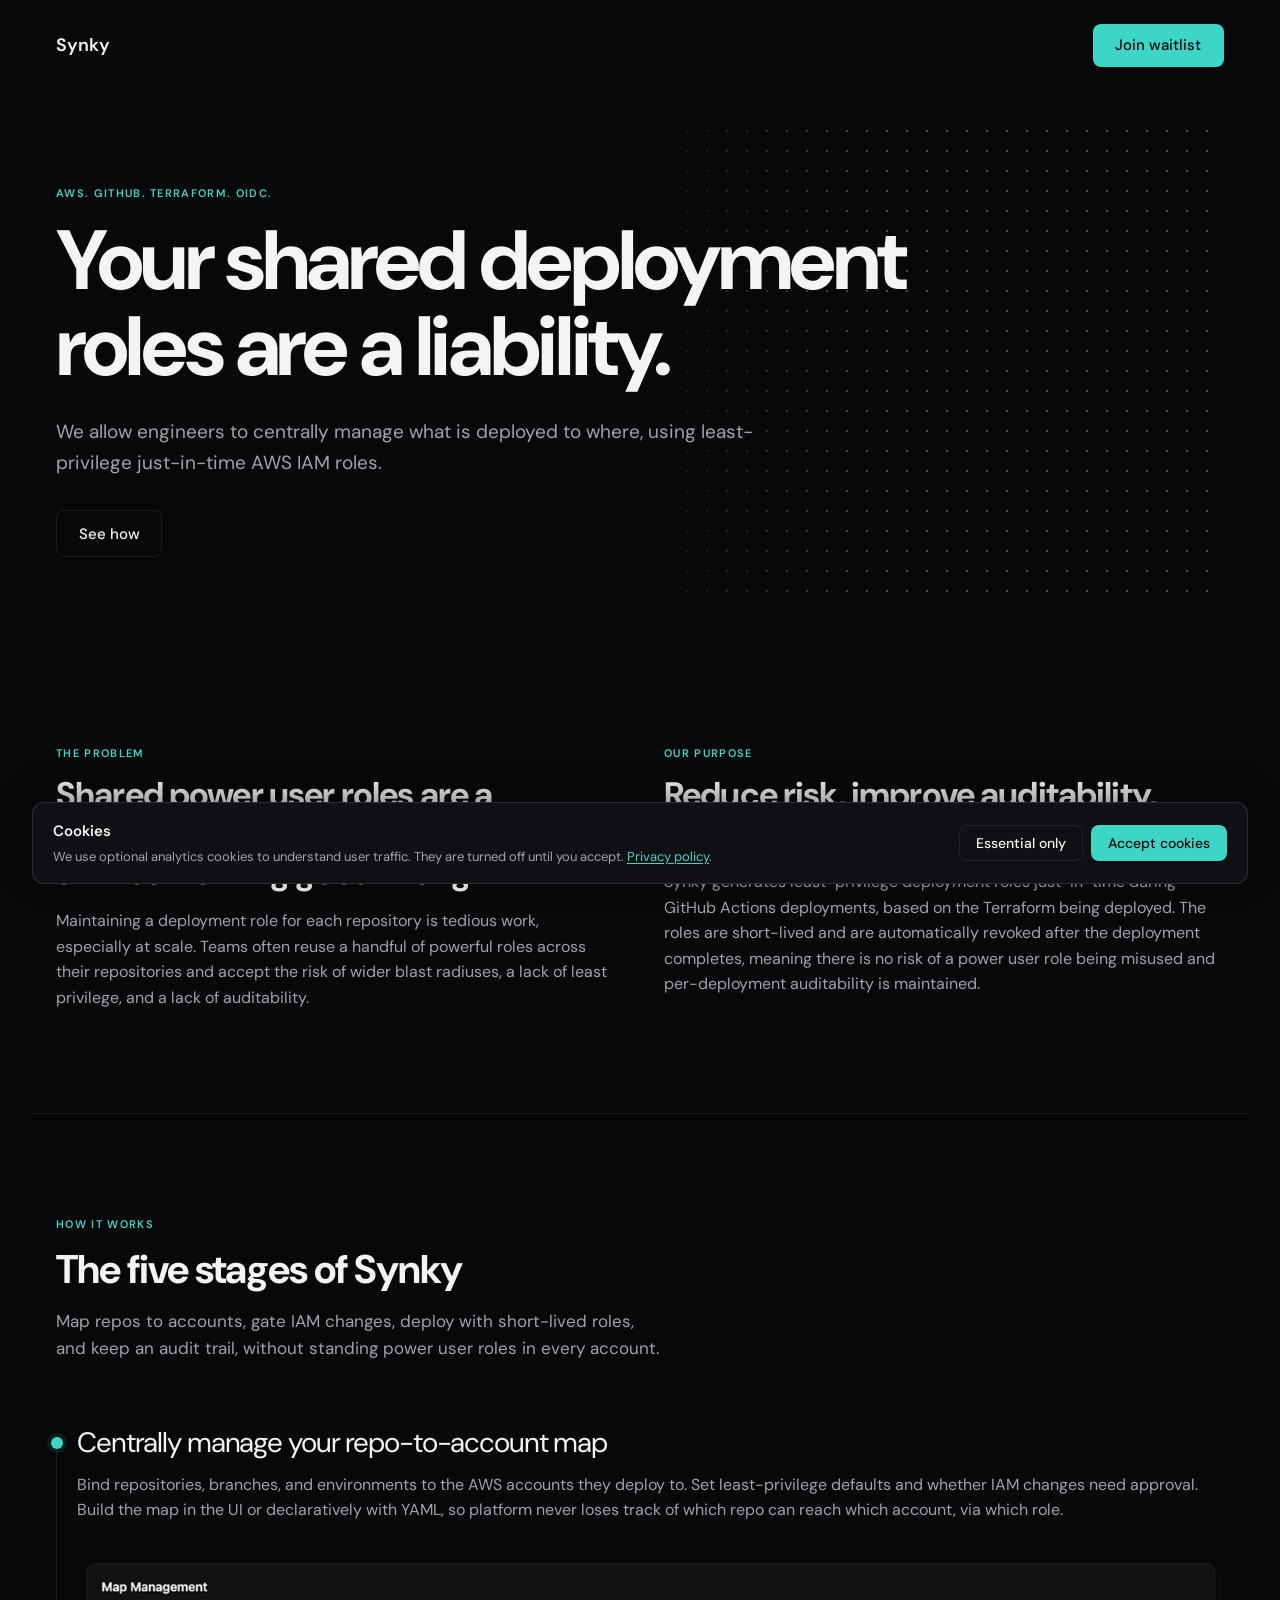
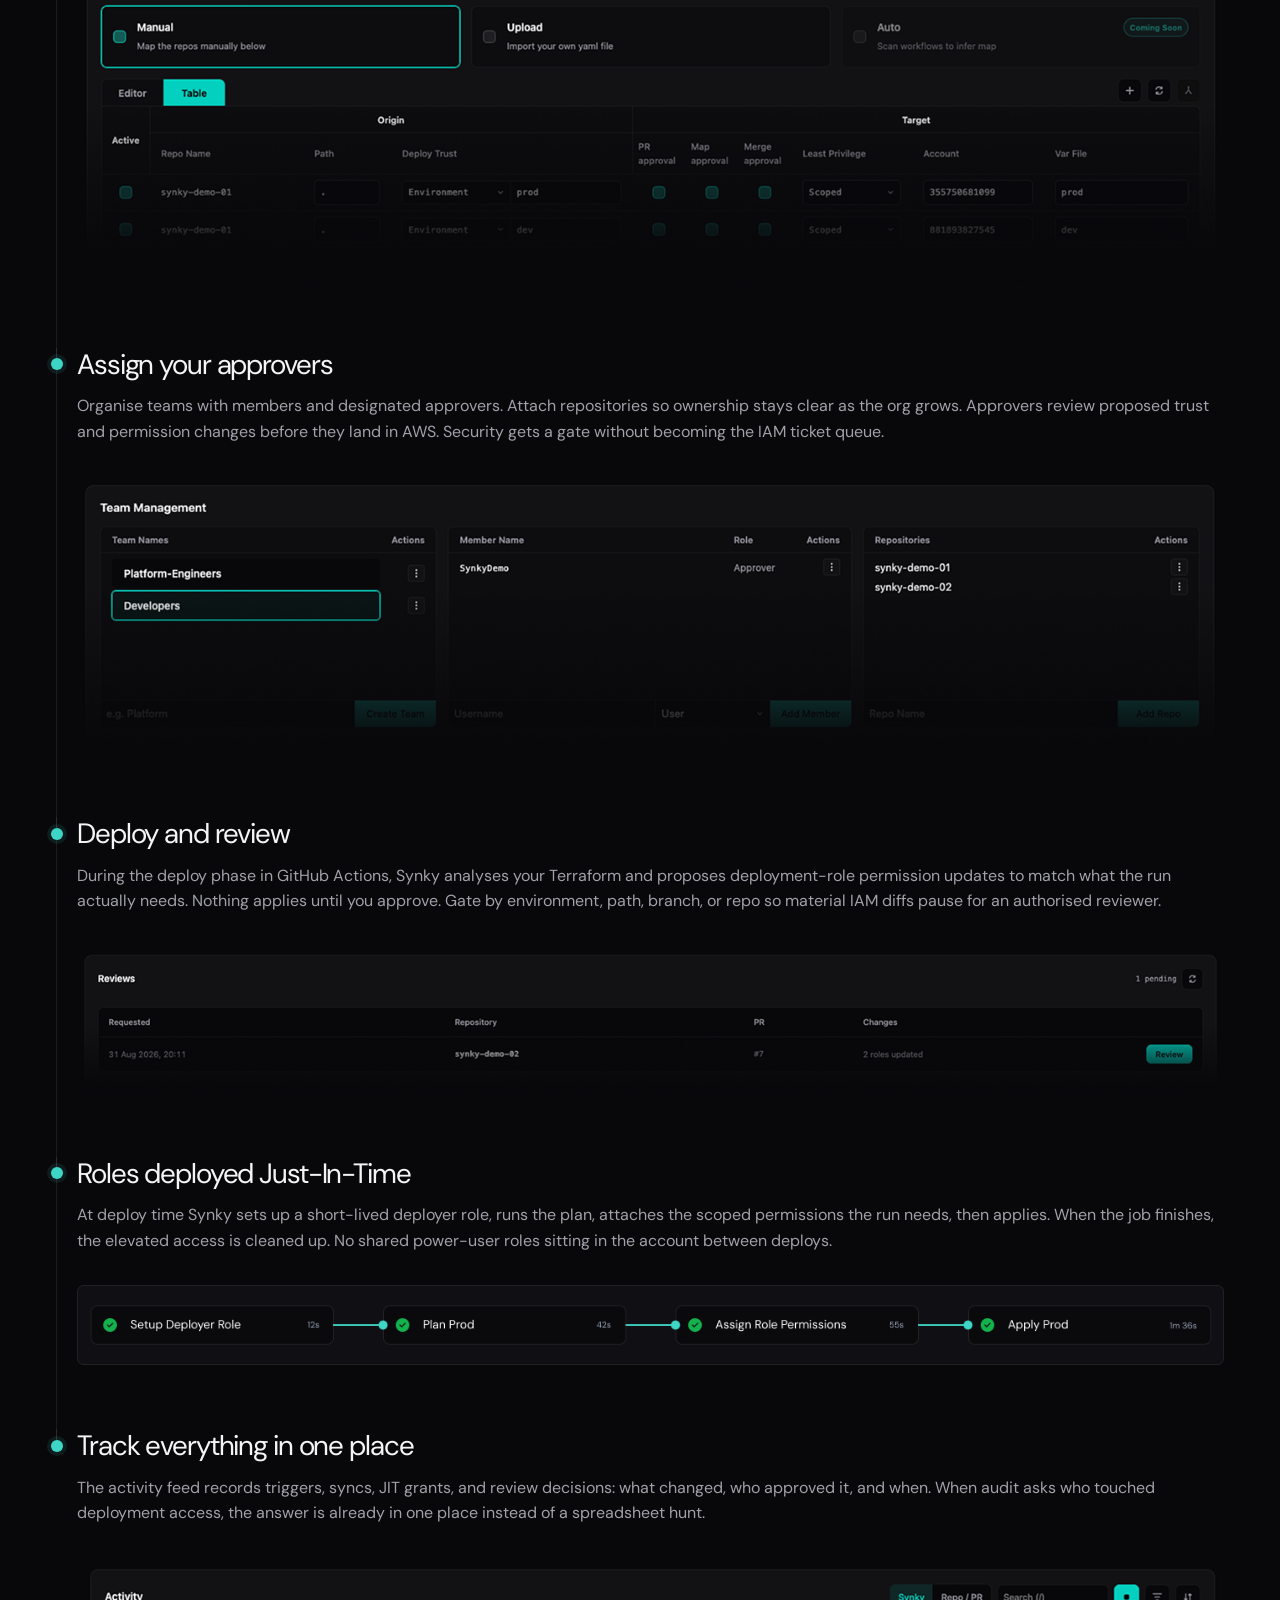
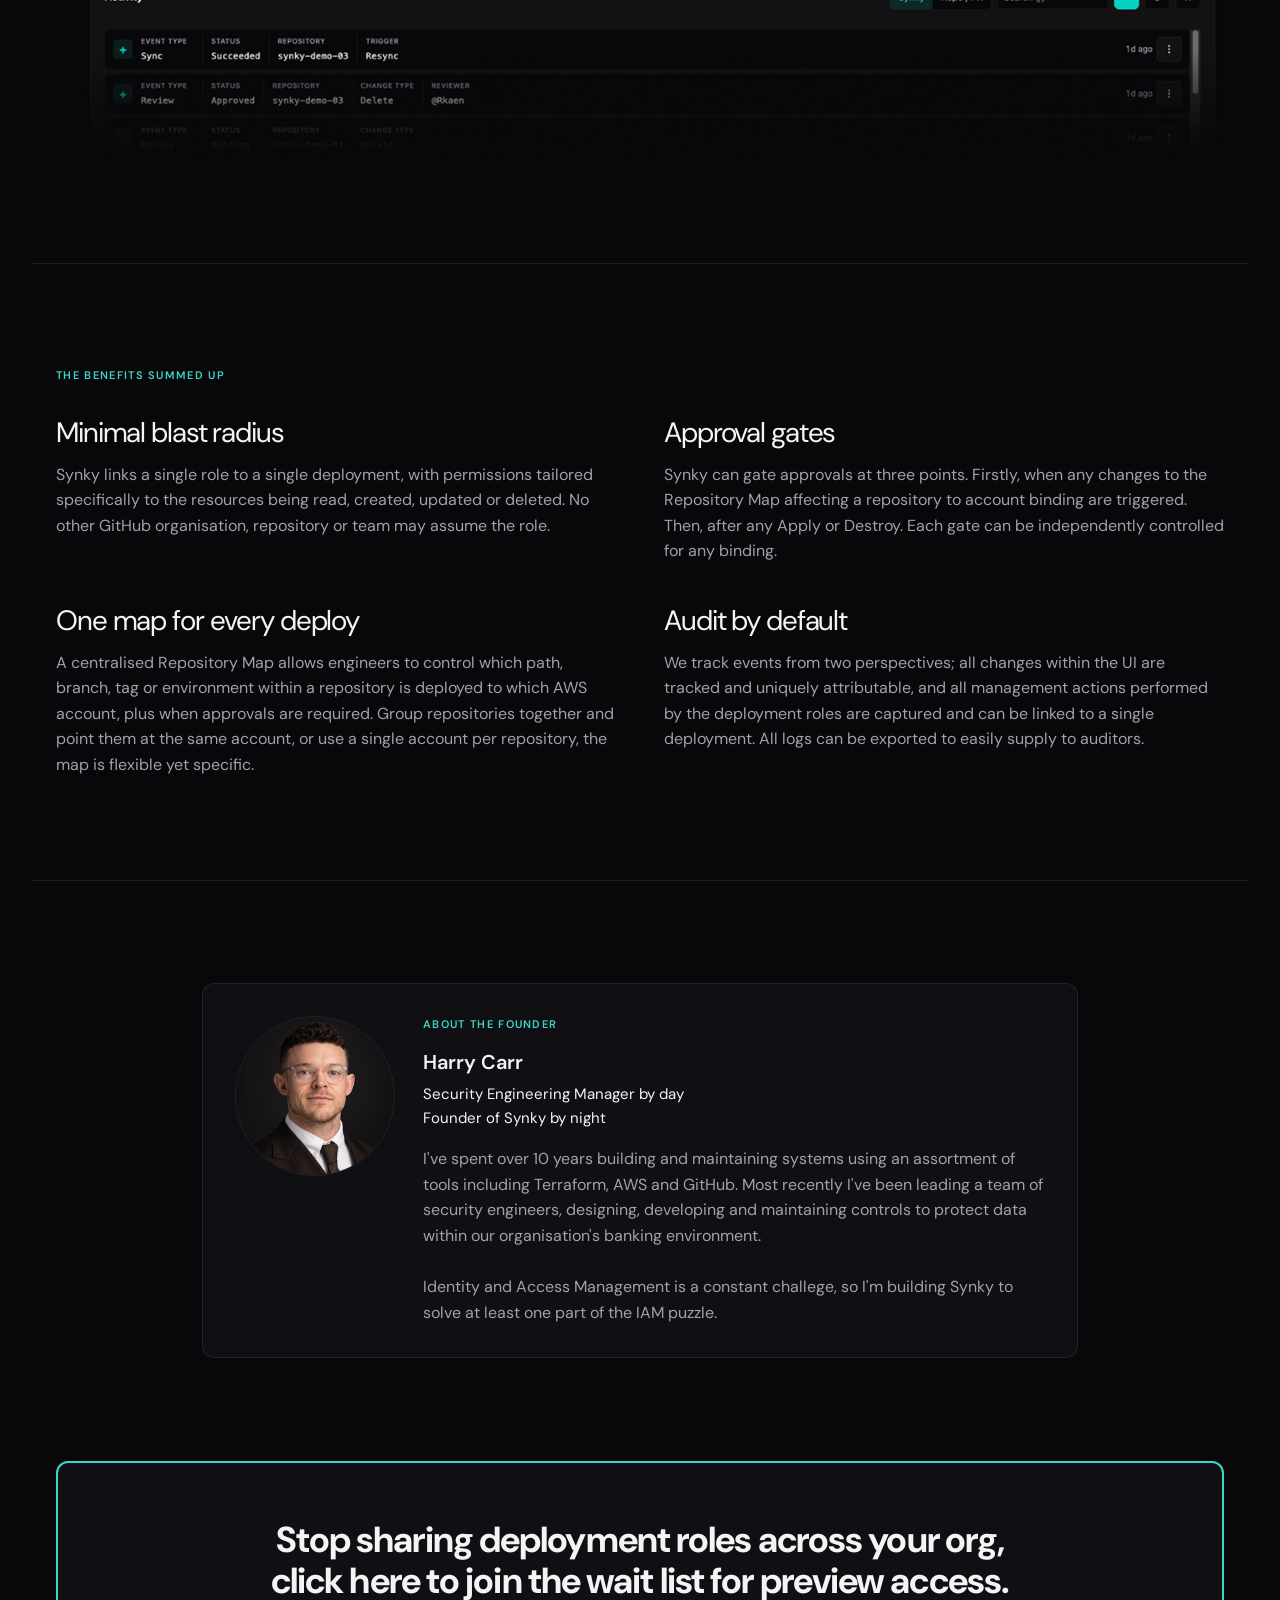
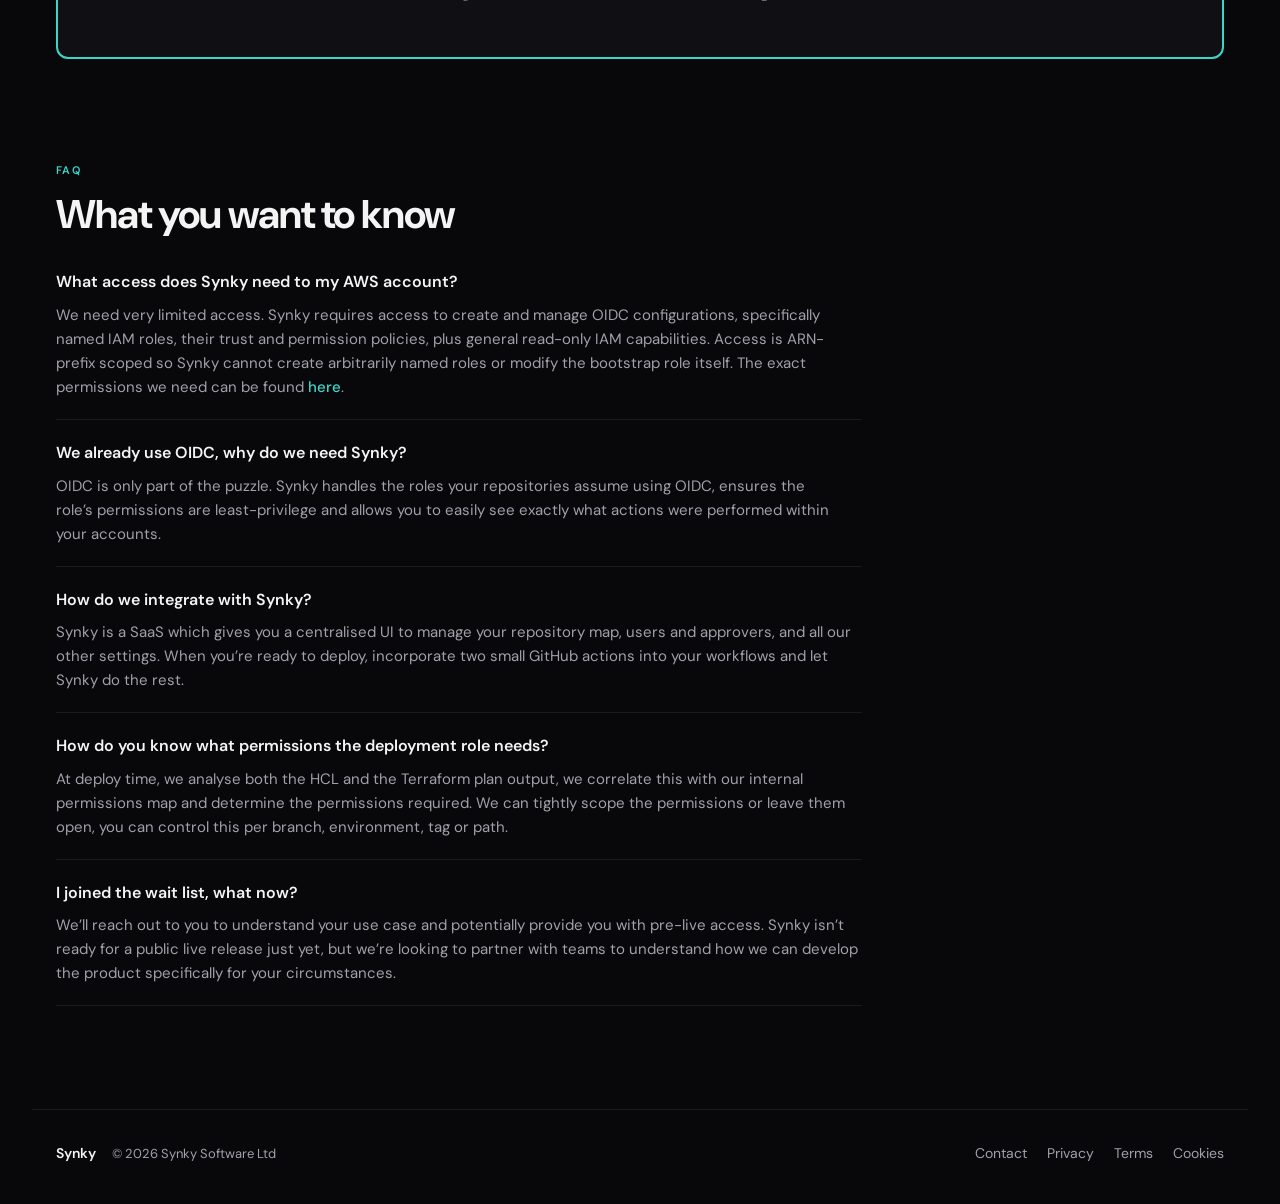
==== commit 01d0be21: "Add permissions policy to FAQ" ====
--- a/index.html
+++ b/index.html
@@ -341,10 +341,181 @@
               <div class="faq-item">
                 <dt>What access does Synky need to my AWS account?</dt>
                 <dd>
-                  We need very limited access. Synky requires access to create and manage 
+                  We need very limited access. Synky requires access to create and manage OIDC configurations, 
                   specifically named IAM roles, their trust and permission policies, plus 
-                  access to view the actions performed by those roles in CloudTrail. The access 
-                  is scoped narrowly, the exact permissions we need can be found here.
+                  general read-only IAM capabilities. Access is ARN-prefix scoped so Synky cannot create 
+                  arbitrarily named roles or modify the bootstrap role itself. 
+                  The exact permissions we need can be found
+                  <button
+                    type="button"
+                    class="faq-policy-link"
+                    data-faq-policy-toggle
+                    aria-expanded="false"
+                    aria-controls="bootstrap-policy-panel"
+                  >
+                    here
+                  </button>.
+                  <div
+                    id="bootstrap-policy-panel"
+                    class="faq-policy-panel"
+                    hidden
+                    role="region"
+                    aria-label="Bootstrap role permission policy"
+                  >
+                    <div class="faq-policy-box">
+                      <p class="faq-policy-caption">
+                        Bootstrap role (<code>synky-bot</code>) permission policy
+                      </p>
+                      <pre class="faq-policy-pre"><code>{
+  "Version": "2012-10-17",
+  "Statement": [
+    {
+      "Sid": "DenyModifyBootstrapRole",
+      "Effect": "Deny",
+      "Action": [
+        "iam:DeleteRole",
+        "iam:UpdateRole",
+        "iam:UpdateAssumeRolePolicy",
+        "iam:PutRolePolicy",
+        "iam:DeleteRolePolicy",
+        "iam:AttachRolePolicy",
+        "iam:DetachRolePolicy",
+        "iam:PutRolePermissionsBoundary",
+        "iam:DeleteRolePermissionsBoundary",
+        "iam:TagRole",
+        "iam:UntagRole",
+        "iam:PassRole"
+      ],
+      "Resource": "arn:aws:iam::ACCOUNT_ID:role/synky-bot"
+    },
+    {
+      "Sid": "DenyUntagSynkyManaged",
+      "Effect": "Deny",
+      "Action": "iam:UntagRole",
+      "Resource": "arn:aws:iam::ACCOUNT_ID:role/synky-run-*",
+      "Condition": {
+        "ForAnyValue:StringEquals": {
+          "iam:TagKeys": ["synky:managed"]
+        }
+      }
+    },
+    {
+      "Sid": "ManageGitHubOidcProvider",
+      "Effect": "Allow",
+      "Action": [
+        "iam:CreateOpenIDConnectProvider",
+        "iam:DeleteOpenIDConnectProvider",
+        "iam:GetOpenIDConnectProvider",
+        "iam:TagOpenIDConnectProvider",
+        "iam:UntagOpenIDConnectProvider",
+        "iam:UpdateOpenIDConnectProvider",
+        "iam:AddClientIDToOpenIDConnectProvider",
+        "iam:RemoveClientIDFromOpenIDConnectProvider",
+        "iam:UpdateOpenIDConnectProviderThumbprint"
+      ],
+      "Resource": "arn:aws:iam::ACCOUNT_ID:oidc-provider/token.actions.githubusercontent.com",
+      "Condition": {
+        "StringEquals": {
+          "iam:ResourceTag/synky:managed": "true"
+        }
+      }
+    },
+    {
+      "Sid": "ManageSynkyRunRoles",
+      "Effect": "Allow",
+      "Action": [
+        "iam:CreateRole",
+        "iam:DeleteRole",
+        "iam:GetRole",
+        "iam:UpdateRole",
+        "iam:UpdateAssumeRolePolicy",
+        "iam:PutRolePolicy",
+        "iam:DeleteRolePolicy",
+        "iam:GetRolePolicy",
+        "iam:ListRolePolicies",
+        "iam:ListAttachedRolePolicies",
+        "iam:PutRolePermissionsBoundary",
+        "iam:DeleteRolePermissionsBoundary",
+        "iam:TagRole",
+        "iam:UntagRole"
+      ],
+      "Resource": "arn:aws:iam::ACCOUNT_ID:role/synky-run-*",
+      "Condition": {
+        "StringEquals": {
+          "iam:ResourceTag/synky:managed": "true"
+        }
+      }
+    },
+    {
+      "Sid": "ManageSynkyPermissionsBoundary",
+      "Effect": "Allow",
+      "Action": [
+        "iam:CreatePolicy",
+        "iam:DeletePolicy",
+        "iam:GetPolicy",
+        "iam:GetPolicyVersion",
+        "iam:ListPolicyVersions",
+        "iam:CreatePolicyVersion",
+        "iam:DeletePolicyVersion",
+        "iam:SetDefaultPolicyVersion",
+        "iam:TagPolicy"
+      ],
+      "Resource": "arn:aws:iam::ACCOUNT_ID:policy/synky-permissions-boundary"
+    },
+    {
+      "Sid": "ManageSynkyRunPolicies",
+      "Effect": "Allow",
+      "Action": [
+        "iam:CreatePolicy",
+        "iam:DeletePolicy",
+        "iam:GetPolicy",
+        "iam:GetPolicyVersion",
+        "iam:ListPolicyVersions",
+        "iam:CreatePolicyVersion",
+        "iam:DeletePolicyVersion",
+        "iam:SetDefaultPolicyVersion",
+        "iam:TagPolicy",
+        "iam:UntagPolicy",
+        "iam:ListEntitiesForPolicy"
+      ],
+      "Resource": "arn:aws:iam::ACCOUNT_ID:policy/synky-run-*"
+    },
+    {
+      "Sid": "AttachSynkyRunPolicies",
+      "Effect": "Allow",
+      "Action": [
+        "iam:AttachRolePolicy",
+        "iam:DetachRolePolicy"
+      ],
+      "Resource": "arn:aws:iam::ACCOUNT_ID:role/synky-run-*",
+      "Condition": {
+        "StringEquals": {
+          "iam:ResourceTag/synky:managed": "true"
+        },
+        "ArnLike": {
+          "iam:PolicyARN": "arn:aws:iam::ACCOUNT_ID:policy/synky-run-*"
+        }
+      }
+    },
+    {
+      "Sid": "ReadIamForDiscovery",
+      "Effect": "Allow",
+      "Action": [
+        "iam:GetOpenIDConnectProvider",
+        "iam:ListOpenIDConnectProviders",
+        "iam:GetRole",
+        "iam:GetRolePolicy",
+        "iam:ListRoles",
+        "iam:ListRoleTags",
+        "iam:ListAttachedRolePolicies",
+        "iam:ListInstanceProfilesForRole"
+      ],
+      "Resource": "*"
+    }
+  ]
+}</code></pre>
+                    </div>
+                  </div>
                 </dd>
               </div>
               <div class="faq-item">
@@ -457,6 +628,7 @@
     <script src="analytics-config.js"></script>
     <script src="analytics.js" defer></script>
     <script src="cookie-consent.js" defer></script>
+    <script src="faq-policy.js" defer></script>
     <script src="waitlist.js" defer></script>
   </body>
 </html>
--- a/styles.css
+++ b/styles.css
@@ -641,6 +641,99 @@
   text-wrap: pretty;
 }
 
+.faq-policy-link {
+  display: inline;
+  margin: 0;
+  padding: 0;
+  border: none;
+  background: none;
+  font: inherit;
+  font-weight: 500;
+  color: var(--accent);
+  text-decoration: none;
+  cursor: pointer;
+  transition: color var(--duration-fast) var(--ease-out);
+}
+
+.faq-policy-link:hover {
+  color: var(--accent-hover);
+}
+
+.faq-policy-link:focus-visible {
+  outline: 2px solid var(--accent);
+  outline-offset: 2px;
+  border-radius: 0.15rem;
+}
+
+.faq-policy-panel {
+  display: grid;
+  grid-template-rows: 0fr;
+  margin-top: 0;
+  opacity: 0;
+  transition:
+    grid-template-rows var(--duration-normal) var(--ease-out),
+    opacity var(--duration-normal) var(--ease-out),
+    margin-top var(--duration-normal) var(--ease-out);
+}
+
+.faq-policy-panel.is-open {
+  grid-template-rows: 1fr;
+  margin-top: 0.85rem;
+  opacity: 1;
+}
+
+.faq-policy-panel[hidden] {
+  display: none;
+}
+
+.faq-policy-panel.is-open[hidden] {
+  display: grid;
+}
+
+.faq-policy-box {
+  overflow: hidden;
+  min-height: 0;
+  border: 1px solid var(--stroke-strong);
+  border-radius: 0.65rem;
+  background: color-mix(in srgb, var(--card) 88%, #000);
+  box-shadow: inset 0 1px 0 rgba(255, 255, 255, 0.04);
+}
+
+.faq-policy-caption {
+  margin: 0;
+  padding: 0.7rem 0.9rem;
+  border-bottom: 1px solid var(--stroke);
+  font-size: 0.75rem;
+  font-weight: 500;
+  letter-spacing: 0.02em;
+  color: var(--text-muted);
+}
+
+.faq-policy-caption code {
+  font-family: var(--font-mono);
+  font-size: 0.7rem;
+  color: var(--accent);
+}
+
+.faq-policy-pre {
+  margin: 0;
+  padding: 0.85rem 0.9rem 1rem;
+  max-height: min(22rem, 55vh);
+  overflow: auto;
+  font-family: var(--font-mono);
+  font-size: 0.6875rem;
+  line-height: 1.45;
+  color: #d4d4d8;
+  -webkit-overflow-scrolling: touch;
+}
+
+.faq-policy-pre code {
+  font-family: inherit;
+  font-size: inherit;
+  color: inherit;
+  white-space: pre;
+}
+
 /* Buttons */
 
 .btn {
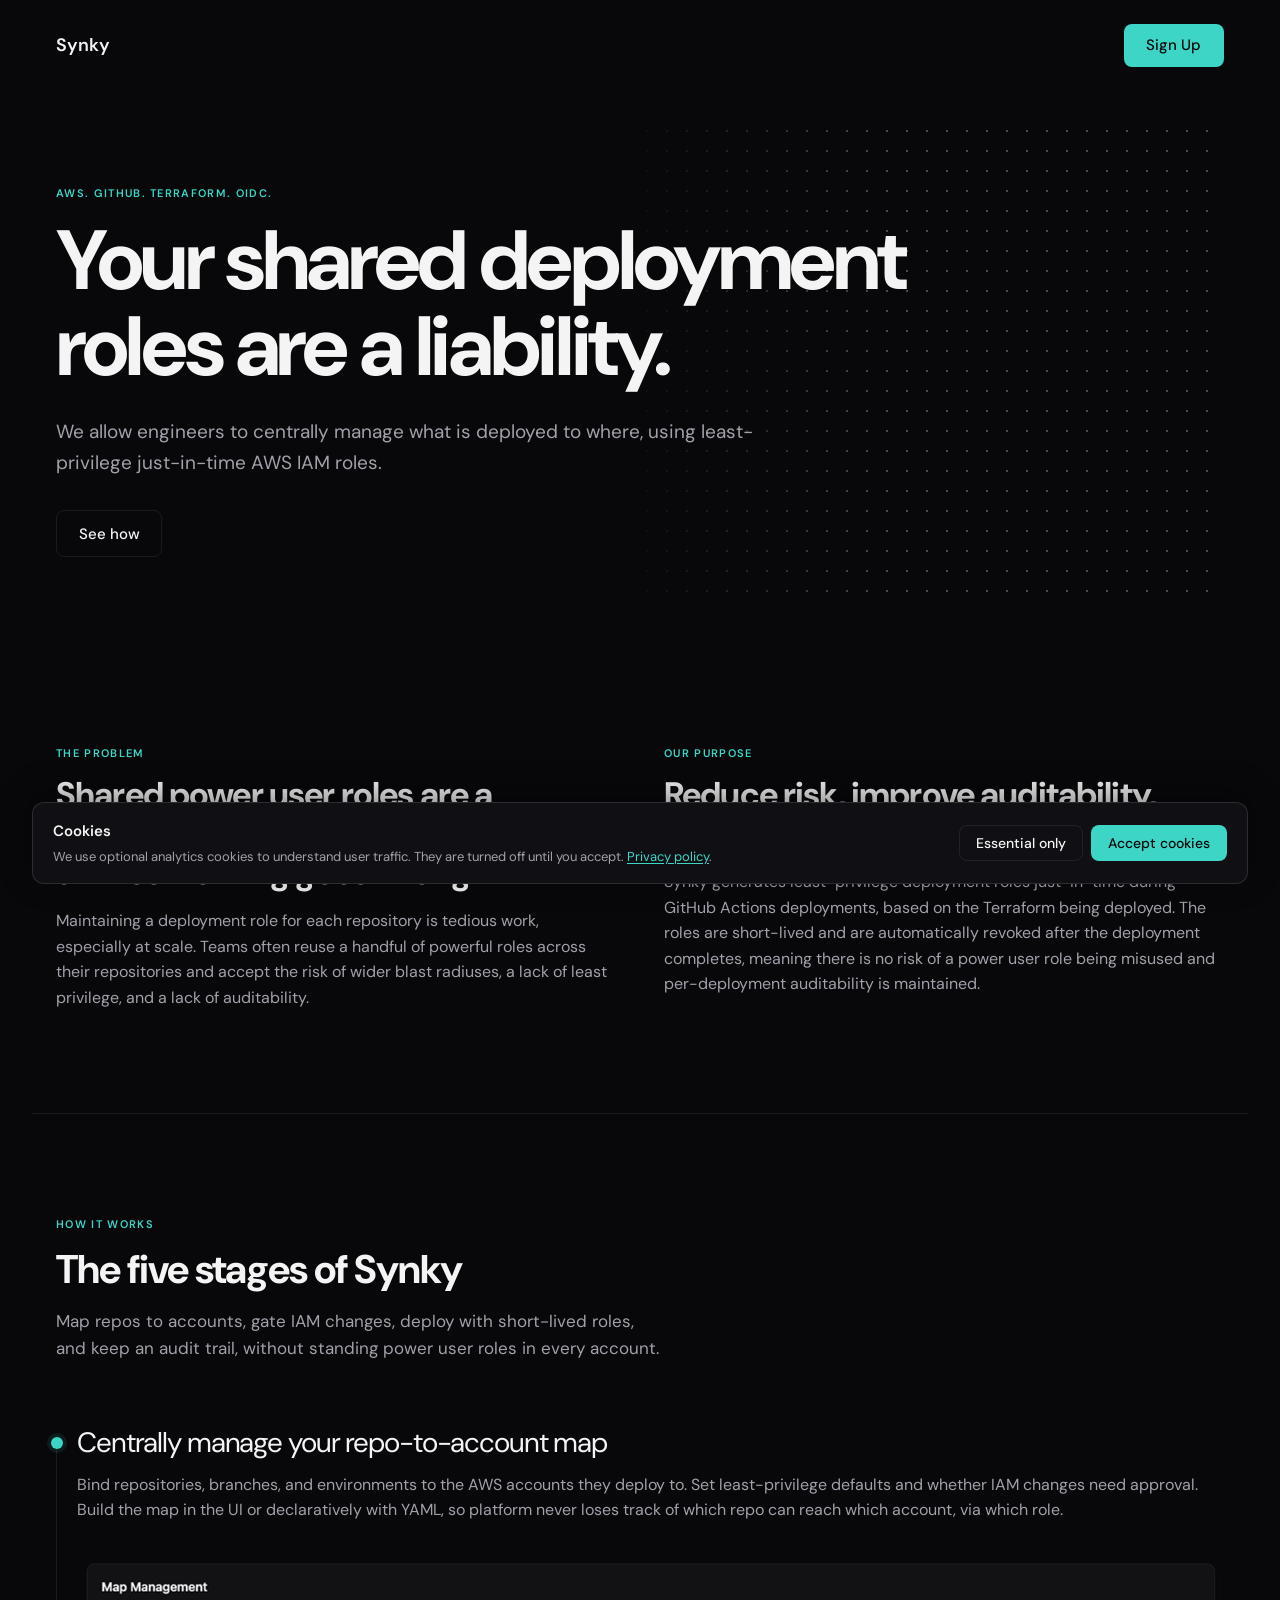
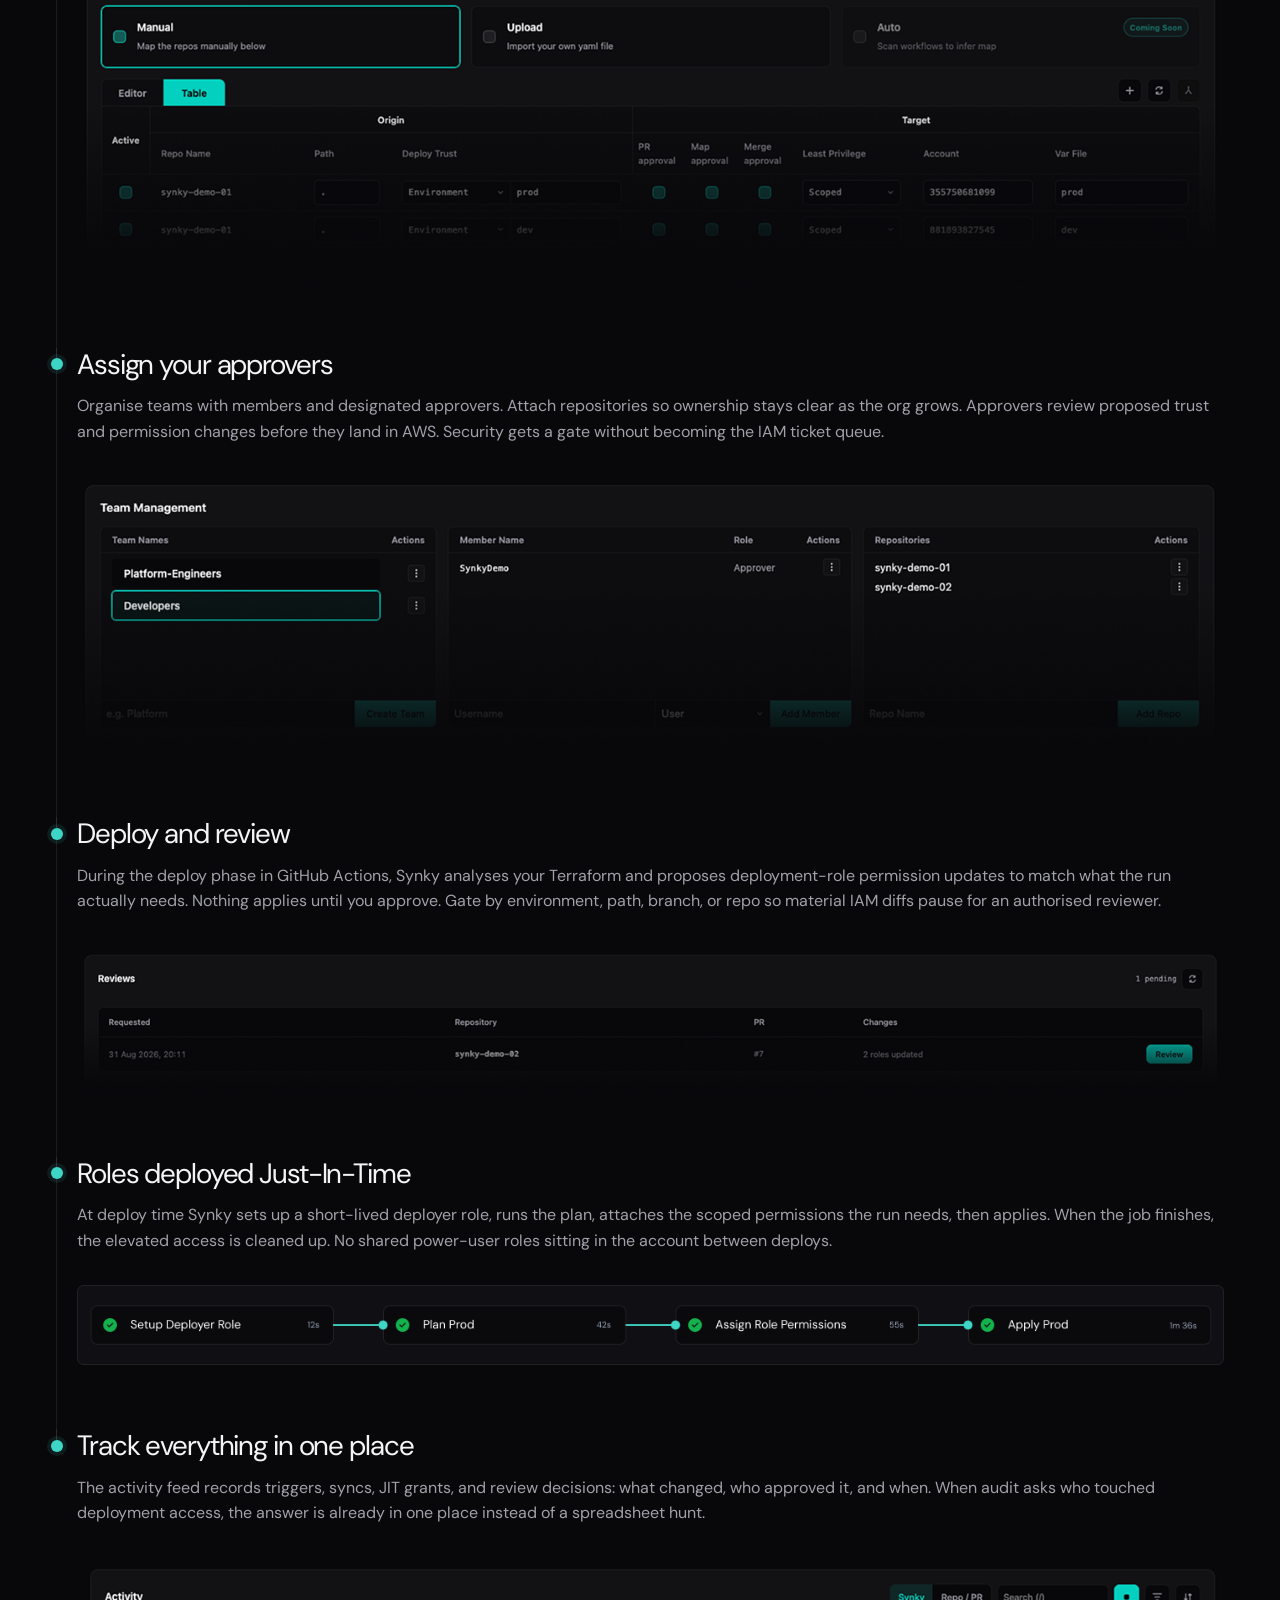
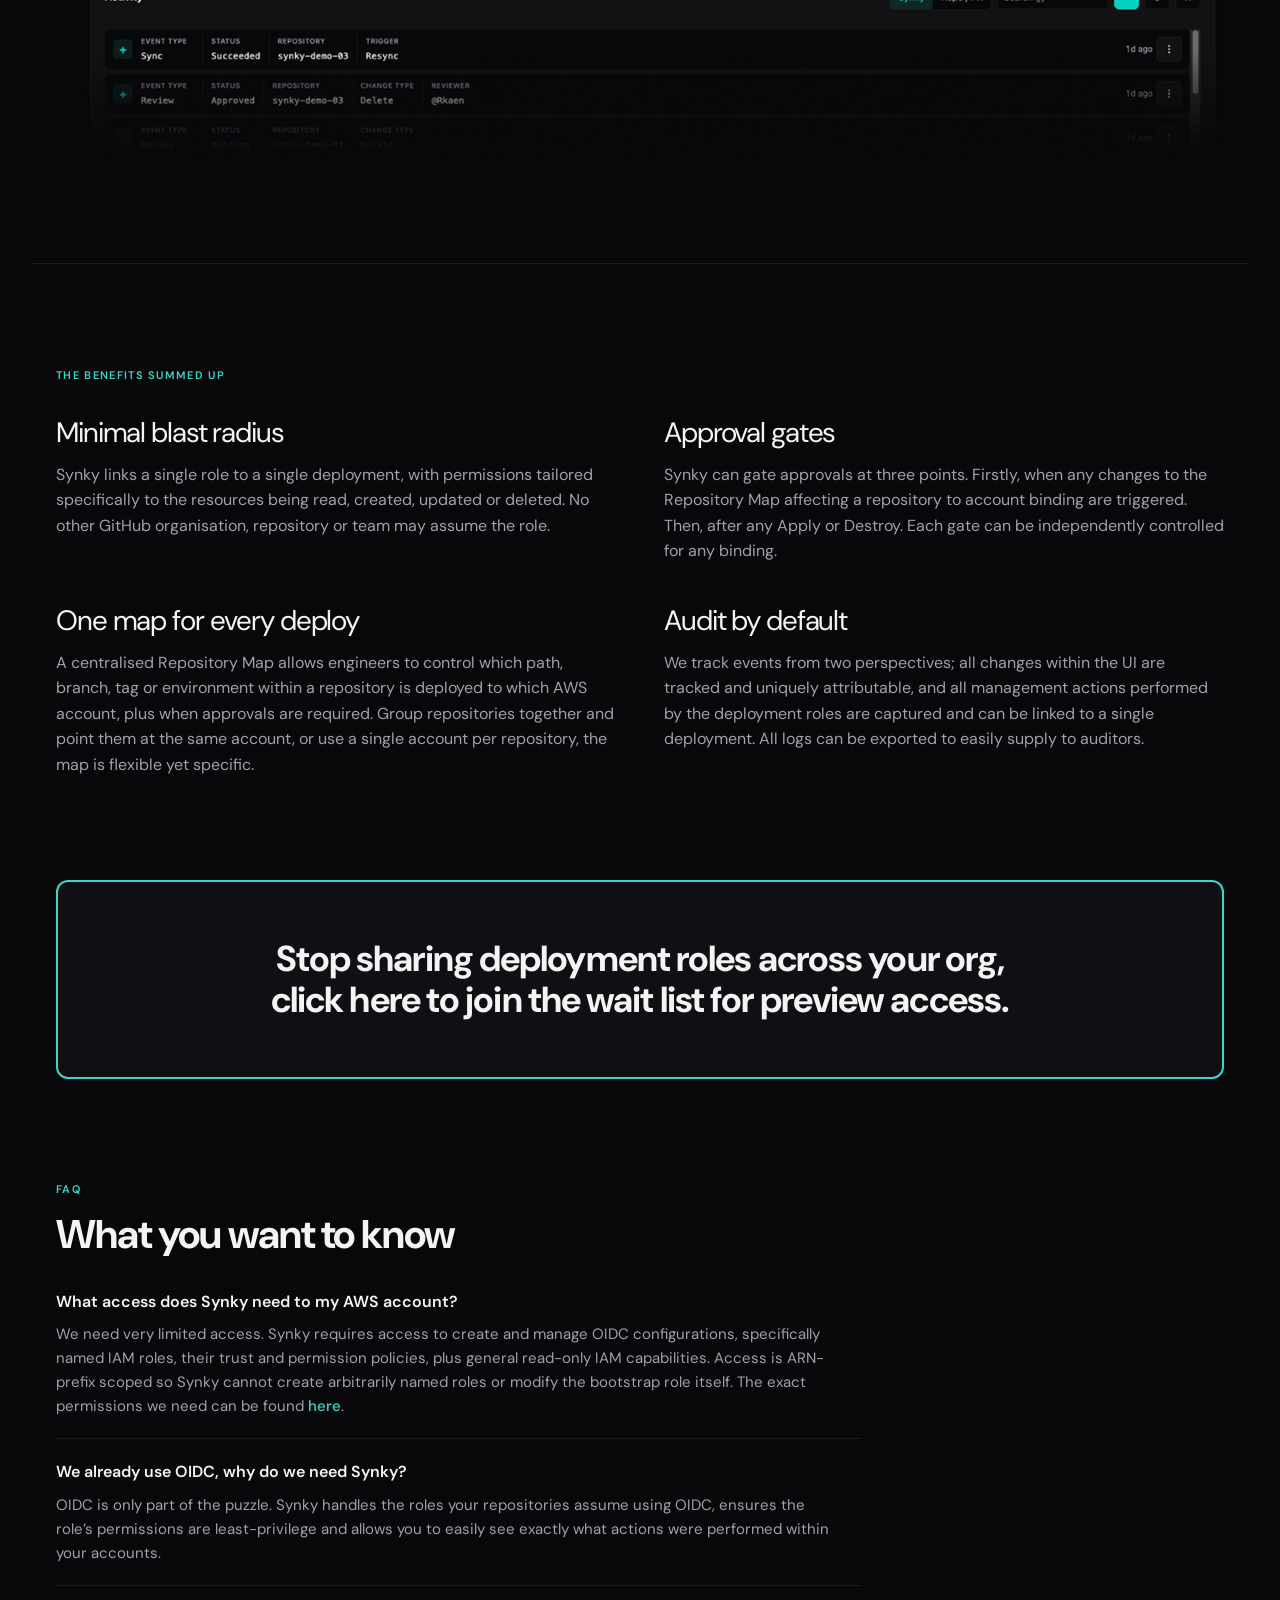
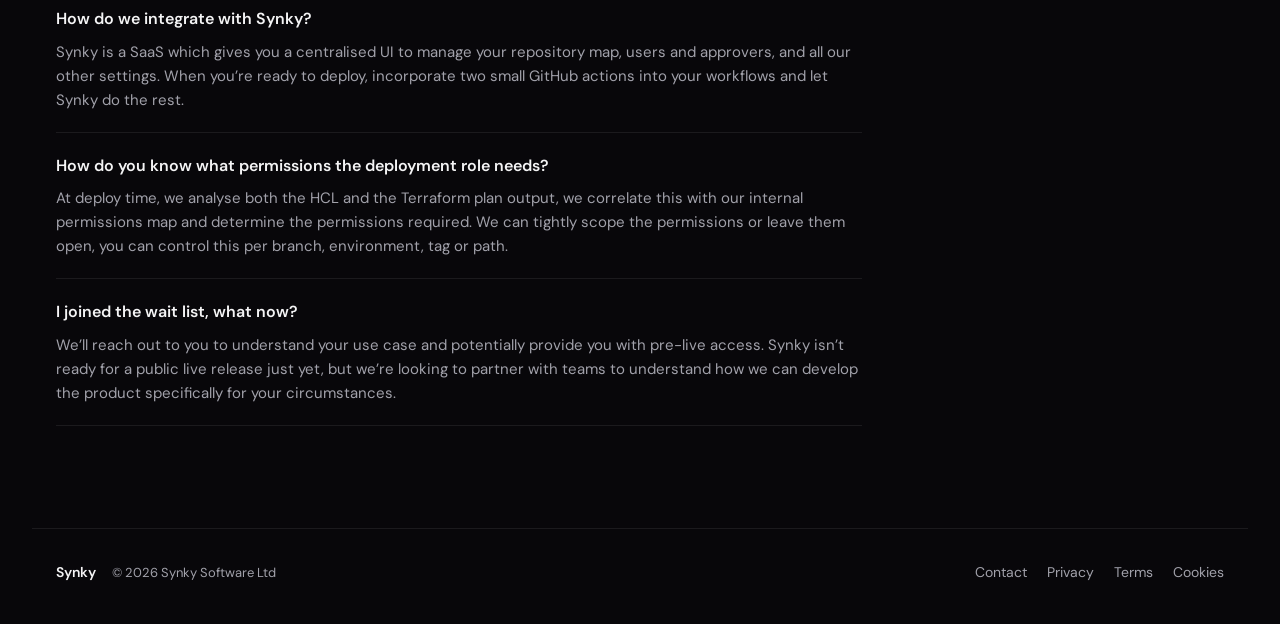
==== commit 141112ca: "Temporarily remove founder section" ====
--- a/index.html
+++ b/index.html
@@ -8,15 +8,15 @@
       content="Automated, auditable IAM for GitHub Actions and AWS. Per-repo deployment roles synced from Terraform, not shared power user roles."
     />
     <meta name="theme-color" content="#060608" />
-    <link rel="canonical" href="https://synky.io/" />
+    <link rel="canonical" href="https://www.synky.io/" />
     <meta property="og:type" content="website" />
-    <meta property="og:url" content="https://synky.io/" />
+    <meta property="og:url" content="https://www.synky.io/" />
     <meta property="og:title" content="Shared deployment roles are a liability | Synky" />
     <meta
       property="og:description"
       content="Automated, auditable IAM for GitHub Actions and AWS. Per-repo roles synced from Terraform."
     />
-    <meta property="og:image" content="https://synky.io/assets/og-card.png" />
+    <meta property="og:image" content="https://www.synky.io/assets/og-card.png" />
     <meta property="og:image:width" content="1200" />
     <meta property="og:image:height" content="630" />
     <meta name="twitter:card" content="summary_large_image" />
@@ -25,7 +25,7 @@
       name="twitter:description"
       content="Automated, auditable IAM for GitHub Actions and AWS. Per-repo roles synced from Terraform."
     />
-    <meta name="twitter:image" content="https://synky.io/assets/og-card.png" />
+    <meta name="twitter:image" content="https://www.synky.io/assets/og-card.png" />
     <title>Shared deployment roles are a liability | Synky</title>
     <script type="application/ld+json">
       {
@@ -33,28 +33,28 @@
         "@graph": [
           {
             "@type": "Organization",
-            "@id": "https://synky.io/#organization",
+            "@id": "https://www.synky.io/#organization",
             "name": "Synky Software Ltd",
-            "url": "https://synky.io/",
-            "logo": "https://synky.io/assets/synky-mark.png",
+            "url": "https://www.synky.io/",
+            "logo": "https://www.synky.io/assets/synky-mark.png",
             "email": "hello@synky.io"
           },
           {
             "@type": "WebSite",
-            "@id": "https://synky.io/#website",
-            "url": "https://synky.io/",
+            "@id": "https://www.synky.io/#website",
+            "url": "https://www.synky.io/",
             "name": "Synky",
-            "publisher": { "@id": "https://synky.io/#organization" }
+            "publisher": { "@id": "https://www.synky.io/#organization" }
           },
           {
             "@type": "SoftwareApplication",
-            "@id": "https://synky.io/#product",
+            "@id": "https://www.synky.io/#product",
             "name": "Synky",
             "applicationCategory": "DeveloperApplication",
             "operatingSystem": "Web",
-            "url": "https://synky.io/",
+            "url": "https://www.synky.io/",
             "description": "Automated, auditable deployment IAM for GitHub Actions and AWS. Per-repo just-in-time roles synced from Terraform.",
-            "publisher": { "@id": "https://synky.io/#organization" }
+            "publisher": { "@id": "https://www.synky.io/#organization" }
           }
         ]
       }
@@ -77,7 +77,7 @@
       <a class="logo" href="/">Synky</a>
       <nav class="site-nav" aria-label="Primary">
         <button type="button" class="btn btn-primary btn-nav" data-waitlist-open>
-          Join waitlist
+          Sign Up
         </button>
       </nav>
     </header>
@@ -298,32 +298,6 @@
               easily supply to auditors.
             </p>
           </article>
-        </div>
-      </section>
-
-      <section class="founder" aria-labelledby="founder-title">
-        <div class="founder-card">
-          <img
-            class="founder-avatar"
-            src="assets/headshot.png"
-            alt="Harry Carr"
-            width="454"
-            height="454"
-          />
-          <div class="founder-copy">
-            <p class="section-label">About the founder</p>
-            <h2 id="founder-title">Harry Carr</h2>
-            <p class="founder-role">Security Engineering Manager by day <br> Founder of Synky by night</p>
-            <p>
-              I've spent over 10 years building and maintaining systems using an assortment 
-              of tools including Terraform, AWS and GitHub. Most recently I've been leading 
-              a team of security engineers, designing, developing and maintaining 
-              controls to protect data within our organisation's banking environment.
-              <br><br>
-              Identity and Access Management is a constant challege, so
-              I'm building Synky to solve at least one part of the IAM puzzle.
-            </p>
-          </div>
         </div>
       </section>
 
--- a/styles.css
+++ b/styles.css
@@ -478,68 +478,6 @@
 
 /* Founder */
 
-.founder {
-  max-width: var(--container);
-  margin: 0 auto;
-  padding: var(--section-pad) 1.5rem;
-  border-top: 1px solid var(--stroke);
-}
-
-.founder-card {
-  display: flex;
-  flex-direction: column;
-  gap: 1.5rem;
-  width: 100%;
-  margin-inline: auto;
-  padding: clamp(1.5rem, 3vw, 2rem);
-  border: 1px solid var(--stroke);
-  border-radius: 0.75rem;
-  background: var(--card);
-}
-
-@media (min-width: 48rem) {
-  .founder-card {
-    width: 75%;
-  }
-}
-
-@media (min-width: 40rem) {
-  .founder-card {
-    flex-direction: row;
-    align-items: flex-start;
-    gap: 1.75rem;
-  }
-}
-
-.founder-avatar {
-  flex-shrink: 0;
-  width: 10rem;
-  height: 10rem;
-  border-radius: 50%;
-  object-fit: cover;
-  object-position: center;
-  border: 1px solid var(--stroke);
-  display: block;
-}
-
-.founder-copy h2 {
-  margin: 0 0 0.25rem;
-  font-size: 1.25rem;
-  font-weight: 600;
-}
-
-.founder-role {
-  margin: 0 0 1rem;
-  font-size: 0.9375rem;
-  color: var(--text);
-}
-
-.founder-copy p:last-child {
-  margin: 0;
-  color: var(--text-muted);
-  text-wrap: pretty;
-}
-
 /* CTA */
 
 .cta-final {
